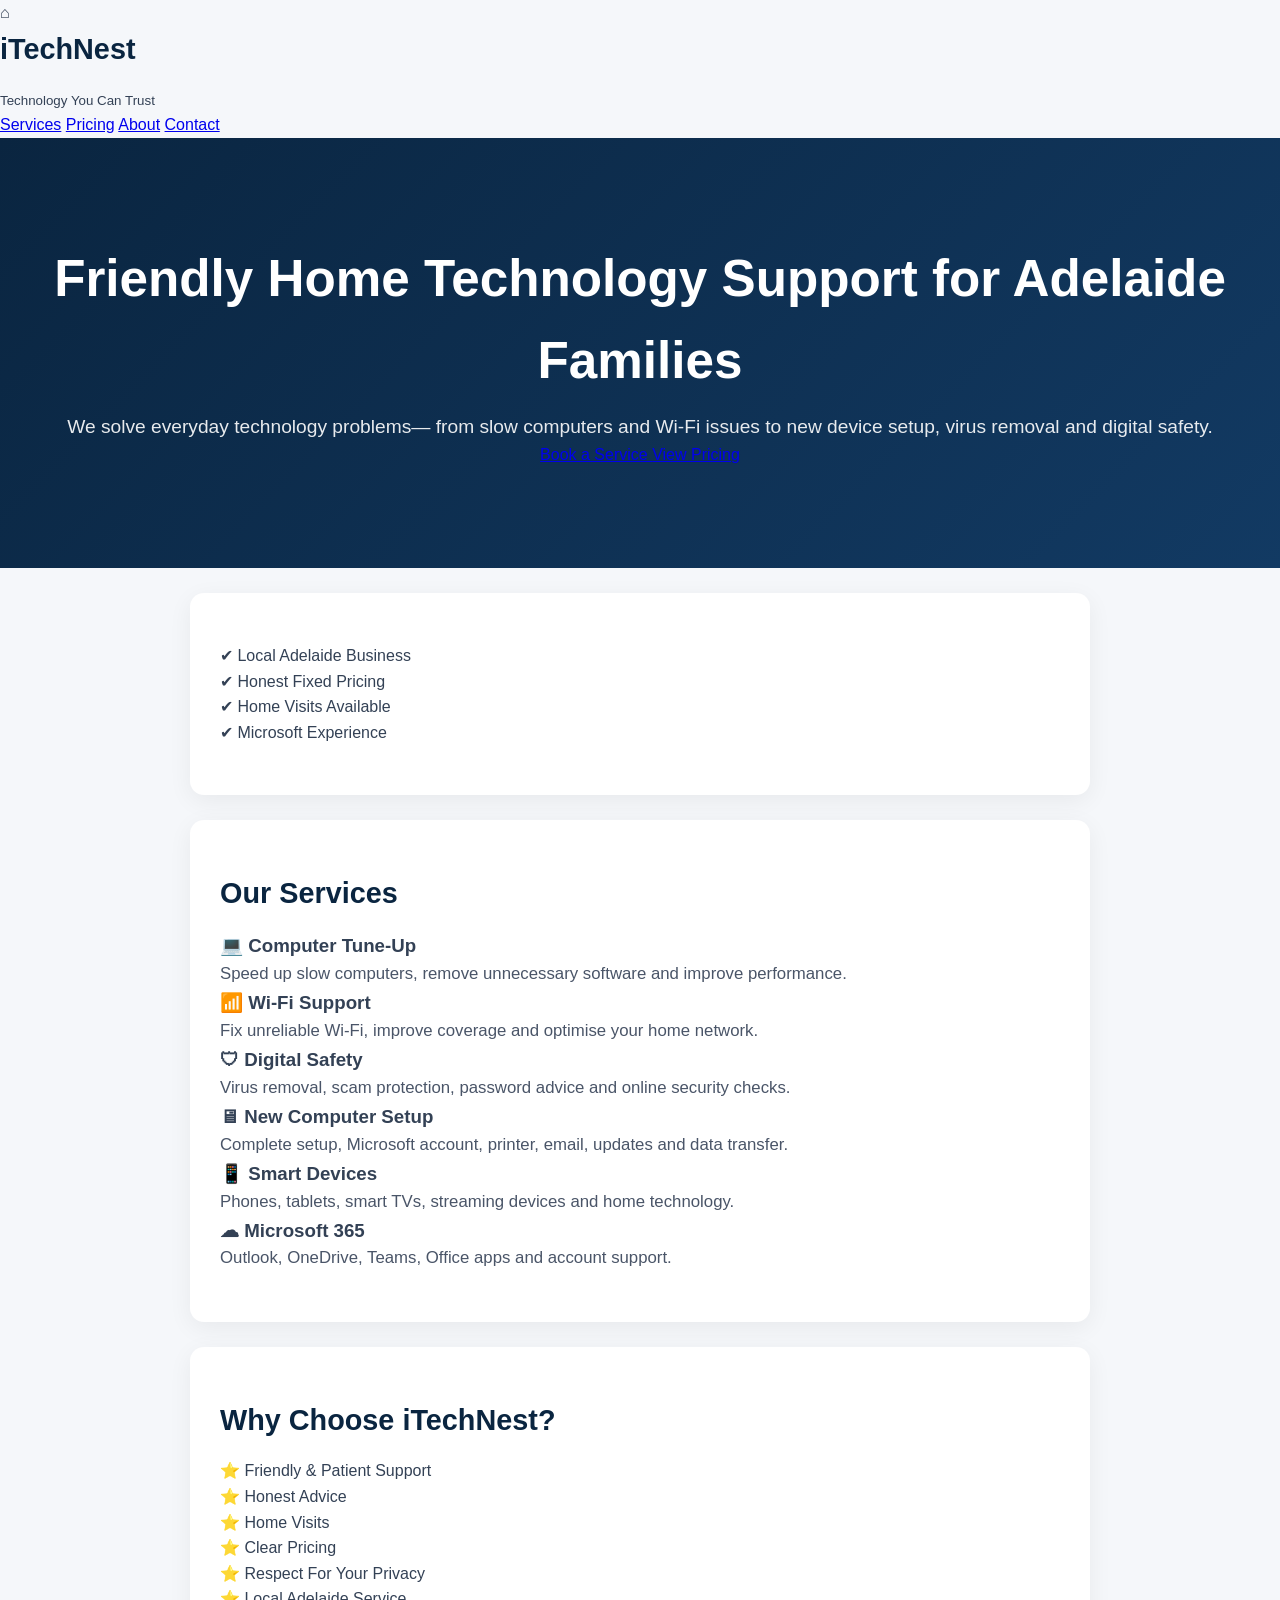
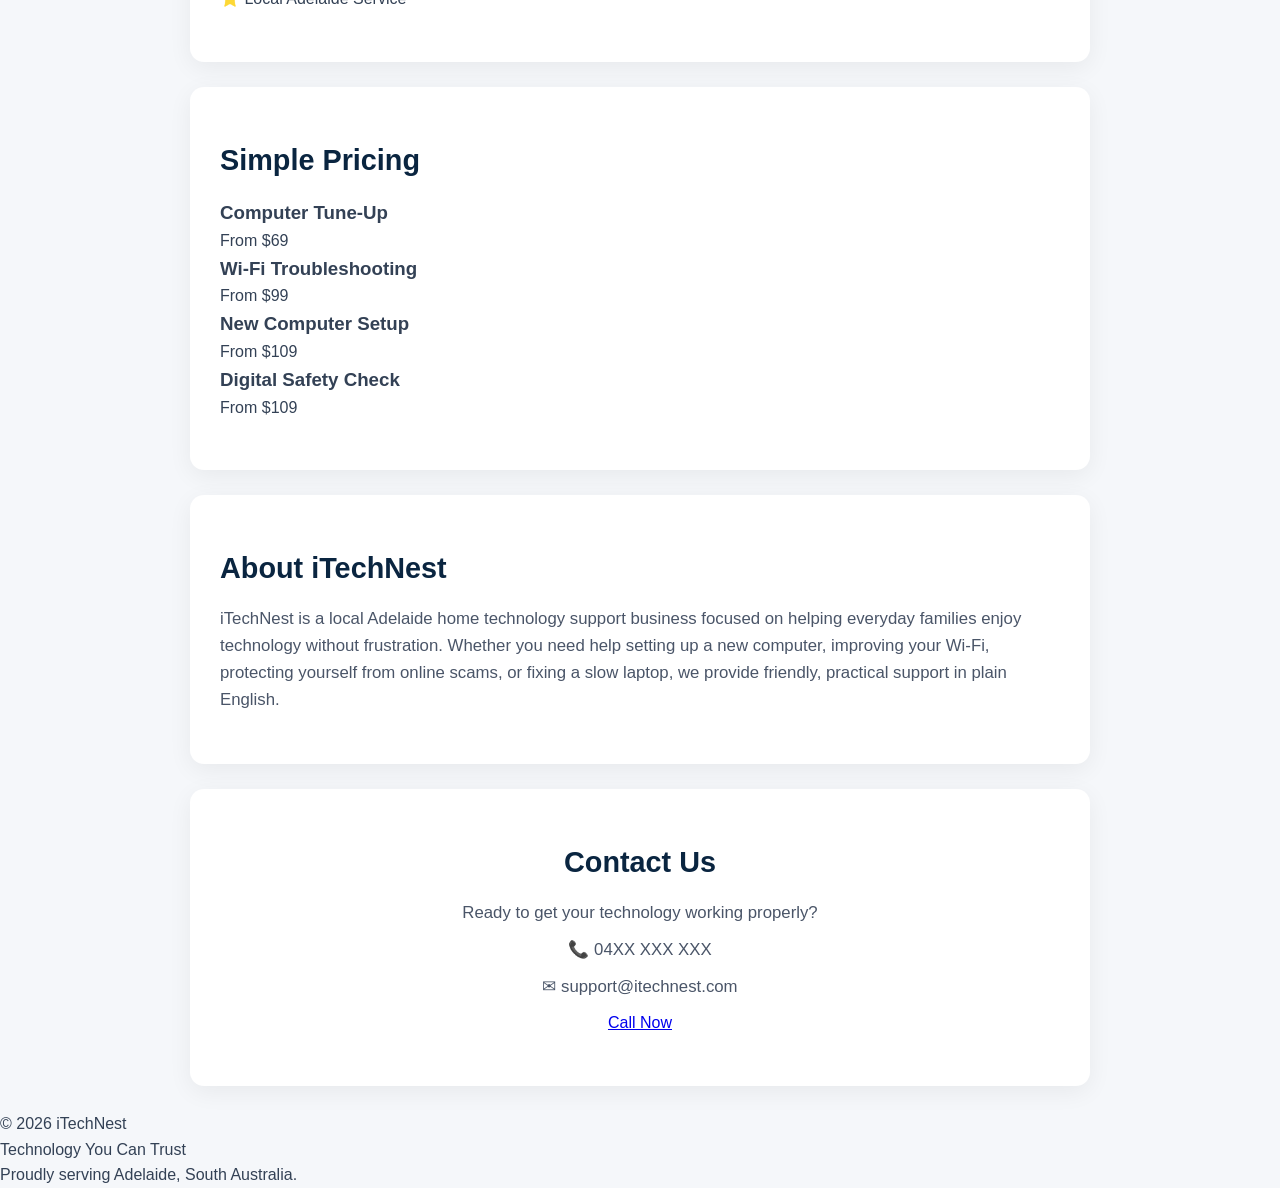
==== index.html @ 0a92f7e6 "Update index.html" ====
<!DOCTYPE html>
<html lang="en">

<head>

    <meta charset="UTF-8">
    <meta name="viewport" content="width=device-width, initial-scale=1.0">

    <title>iTechNest | Technology You Can Trust</title>

    <meta name="description"
        content="Professional Home Technology Support for Adelaide families. Computer repairs, Wi-Fi troubleshooting, virus removal, new computer setup, Microsoft 365 support and digital safety.">

    <meta name="keywords"
        content="Computer Repair Adelaide, Home IT Support Adelaide, Wi-Fi Help Adelaide, Virus Removal Adelaide, iTechNest">

    <meta name="author" content="iTechNest">

    <link rel="stylesheet" href="styles.css">

</head>

<body>

    <!-- ========================= -->
    <!-- Navigation -->
    <!-- ========================= -->

    <nav>

        <div class="logo">

            <span class="logo-icon">⌂</span>

            <div>

                <h2>iTechNest</h2>

                <small>Technology You Can Trust</small>

            </div>

        </div>

        <div class="menu">

            <a href="#services">Services</a>

            <a href="#pricing">Pricing</a>

            <a href="#about">About</a>

            <a href="#contact">Contact</a>

        </div>

    </nav>

    <!-- ========================= -->
    <!-- Hero -->
    <!-- ========================= -->

    <header>

        <div class="hero-content">

            <h1>
                Friendly Home Technology Support for Adelaide Families
            </h1>

            <p>

                We solve everyday technology problems—
                from slow computers and Wi-Fi issues
                to new device setup, virus removal and
                digital safety.

            </p>

            <div class="hero-buttons">

                <a href="#contact" class="btn-primary">

                    Book a Service

                </a>

                <a href="#pricing" class="btn-secondary">

                    View Pricing

                </a>

            </div>

        </div>

    </header>

    <!-- ========================= -->
    <!-- Trust Bar -->
    <!-- ========================= -->

    <section class="trust">

        <div class="trust-item">

            ✔ Local Adelaide Business

        </div>

        <div class="trust-item">

            ✔ Honest Fixed Pricing

        </div>

        <div class="trust-item">

            ✔ Home Visits Available

        </div>

        <div class="trust-item">

            ✔ Microsoft Experience

        </div>

    </section>

    <!-- ========================= -->
    <!-- Services -->
    <!-- ========================= -->

    <section id="services">

        <h2 class="section-title">

            Our Services

        </h2>

        <div class="cards">

            <div class="card">

                <h3>💻 Computer Tune-Up</h3>

                <p>

                    Speed up slow computers,
                    remove unnecessary software
                    and improve performance.

                </p>

            </div>

            <div class="card">

                <h3>📶 Wi-Fi Support</h3>

                <p>

                    Fix unreliable Wi-Fi,
                    improve coverage
                    and optimise your home network.

                </p>

            </div>

            <div class="card">

                <h3>🛡 Digital Safety</h3>

                <p>

                    Virus removal,
                    scam protection,
                    password advice
                    and online security checks.

                </p>

            </div>

            <div class="card">

                <h3>🖥 New Computer Setup</h3>

                <p>

                    Complete setup,
                    Microsoft account,
                    printer,
                    email,
                    updates and data transfer.

                </p>

            </div>

            <div class="card">

                <h3>📱 Smart Devices</h3>

                <p>

                    Phones,
                    tablets,
                    smart TVs,
                    streaming devices
                    and home technology.

                </p>

            </div>

            <div class="card">

                <h3>☁ Microsoft 365</h3>

                <p>

                    Outlook,
                    OneDrive,
                    Teams,
                    Office apps
                    and account support.

                </p>

            </div>

        </div>

    </section>

    <!-- ========================= -->
    <!-- Why Choose Us -->
    <!-- ========================= -->

    <section class="why">

        <h2 class="section-title">

            Why Choose iTechNest?

        </h2>

        <div class="why-grid">

            <div>

                ⭐ Friendly & Patient Support

            </div>

            <div>

                ⭐ Honest Advice

            </div>

            <div>

                ⭐ Home Visits

            </div>

            <div>

                ⭐ Clear Pricing

            </div>

            <div>

                ⭐ Respect For Your Privacy

            </div>

            <div>

                ⭐ Local Adelaide Service

            </div>

        </div>

    </section>

    <!-- ========================= -->
    <!-- Pricing -->
    <!-- ========================= -->

    <section id="pricing">

        <h2 class="section-title">

            Simple Pricing

        </h2>

        <div class="pricing">

            <div class="price-card">

                <h3>

                    Computer Tune-Up

                </h3>

                <div class="price">

                    From $69

                </div>

            </div>

            <div class="price-card">

                <h3>

                    Wi-Fi Troubleshooting

                </h3>

                <div class="price">

                    From $99

                </div>

            </div>

            <div class="price-card">

                <h3>

                    New Computer Setup

                </h3>

                <div class="price">

                    From $109

                </div>

            </div>

            <div class="price-card">

                <h3>

                    Digital Safety Check

                </h3>

                <div class="price">

                    From $109

                </div>

            </div>

        </div>

    </section>

    <!-- ========================= -->
    <!-- About -->
    <!-- ========================= -->

    <section id="about">

        <h2 class="section-title">

            About iTechNest

        </h2>

        <p class="about-text">

            iTechNest is a local Adelaide home technology support
            business focused on helping everyday families enjoy
            technology without frustration.

            Whether you need help setting up a new computer,
            improving your Wi-Fi,
            protecting yourself from online scams,
            or fixing a slow laptop,
            we provide friendly, practical support in plain English.

        </p>

    </section>

    <!-- ========================= -->
    <!-- Contact -->
    <!-- ========================= -->

    <section id="contact">

        <h2 class="section-title">

            Contact Us

        </h2>

        <div class="contact-box">

            <p>

                Ready to get your technology working properly?

            </p>

            <p>

                📞 04XX XXX XXX

            </p>

            <p>

                ✉ support@itechnest.com

            </p>

            <a href="tel:04XXXXXXXX" class="btn-primary">

                Call Now

            </a>

        </div>

    </section>

    <!-- ========================= -->
    <!-- Footer -->
    <!-- ========================= -->

    <footer>

        <p>

            © 2026 iTechNest

        </p>

        <p>

            Technology You Can Trust

        </p>

        <p>

            Proudly serving Adelaide, South Australia.

        </p>

    </footer>

</body>

</html>
---- styles.css ----
/* iTechNest - Premium Style */

* {
    margin: 0;
    padding: 0;
    box-sizing: border-box;
}

body {
    font-family: Arial, Helvetica, sans-serif;
    background: #F5F7FA;
    color: #334155;
    line-height: 1.6;
}

/* HERO */
header {
    background: linear-gradient(135deg, #0A2540, #123A63);
    color: white;
    text-align: center;
    padding: 100px 20px;
}

header h1 {
    font-size: 3.2rem;
    margin-bottom: 10px;
}

header p {
    font-size: 1.2rem;
    opacity: 0.9;
}

.btn {
    display: inline-block;
    margin-top: 25px;
    padding: 14px 30px;
    background: #1B9AA5;
    color: white;
    text-decoration: none;
    border-radius: 10px;
    font-weight: bold;
    transition: 0.3s;
}

.btn:hover {
    background: #16848d;
    transform: scale(1.05);
}

/* SECTIONS */
section {
    max-width: 900px;
    margin: 25px auto;
    background: white;
    padding: 50px 30px;
    border-radius: 14px;
    box-shadow: 0 6px 25px rgba(0,0,0,0.06);
}

section:nth-child(even) {
    background: #ffffff;
}

h2 {
    color: #0A2540;
    margin-bottom: 15px;
    font-size: 1.8rem;
}

section p {
    font-size: 1.05rem;
    color: #4A5568;
}

/* CONTACT */
#contact {
    text-align: center;
}

#contact p {
    margin-bottom: 10px;
}
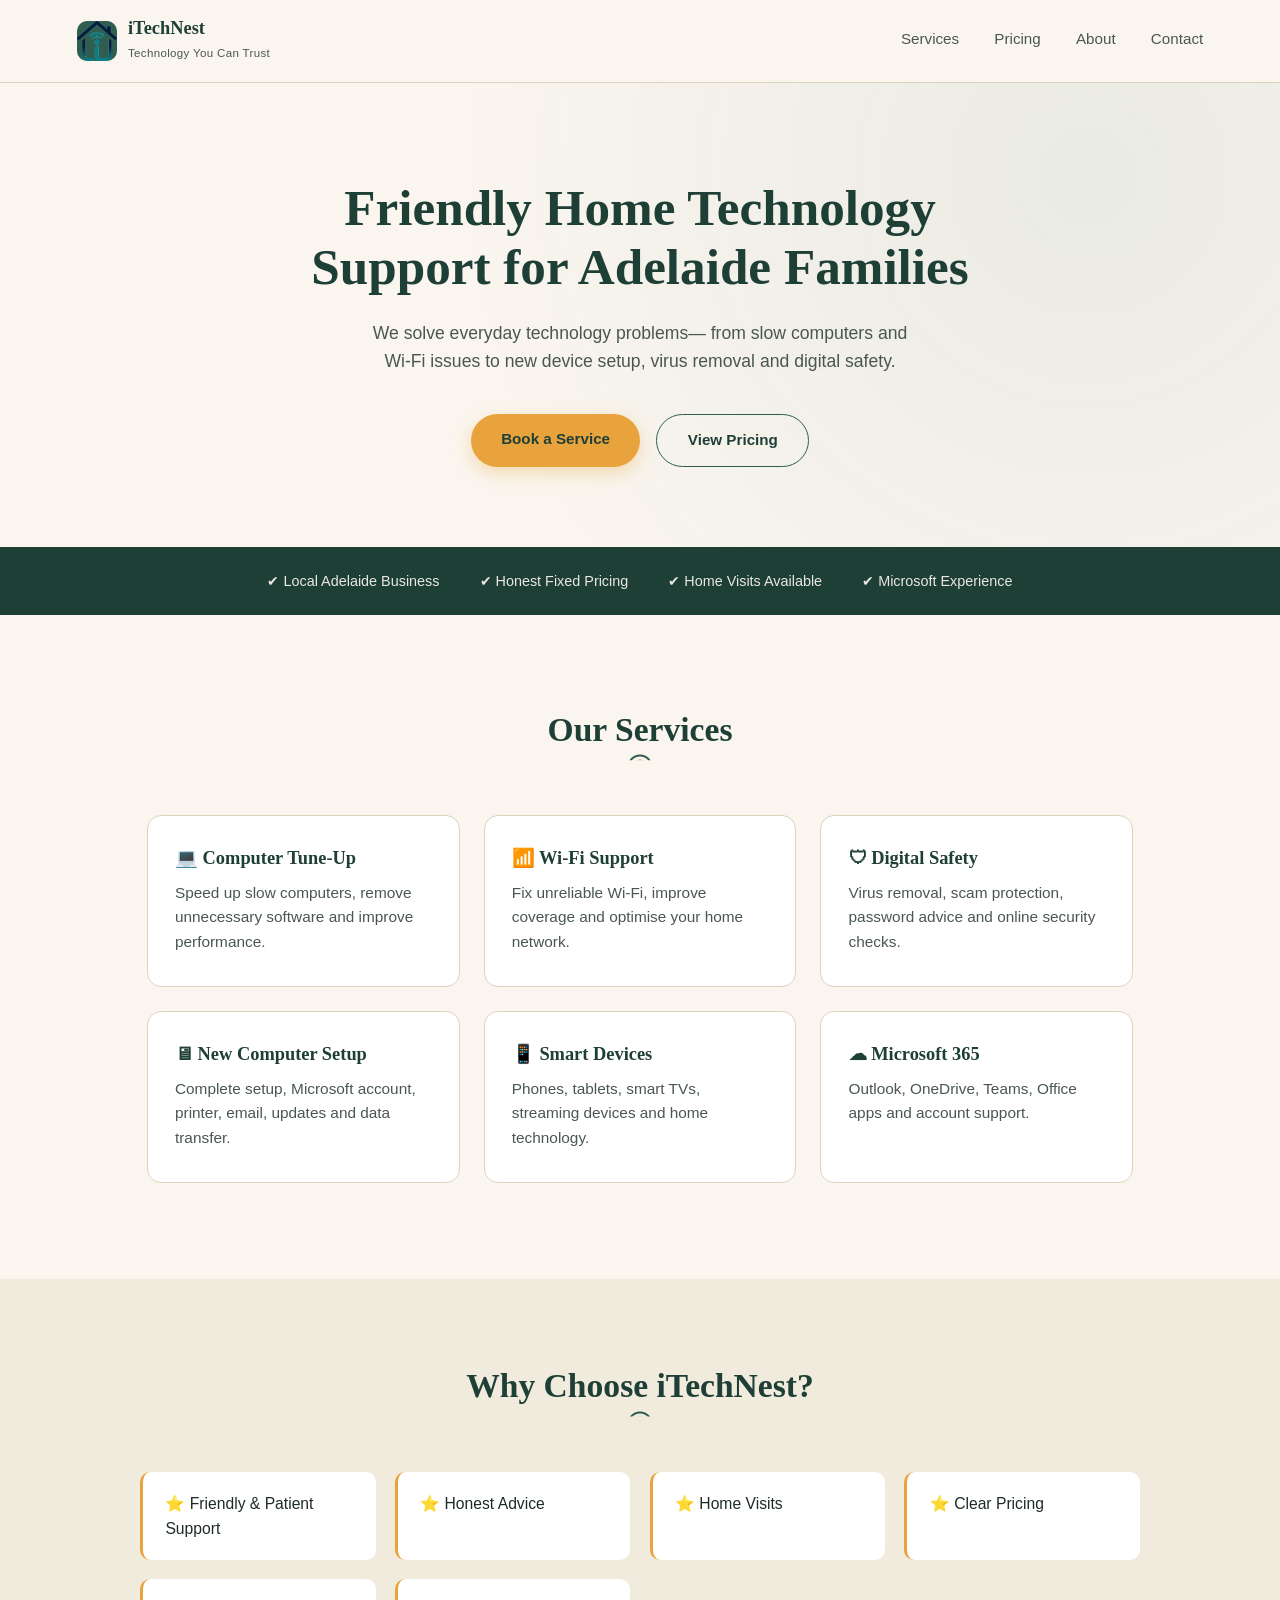
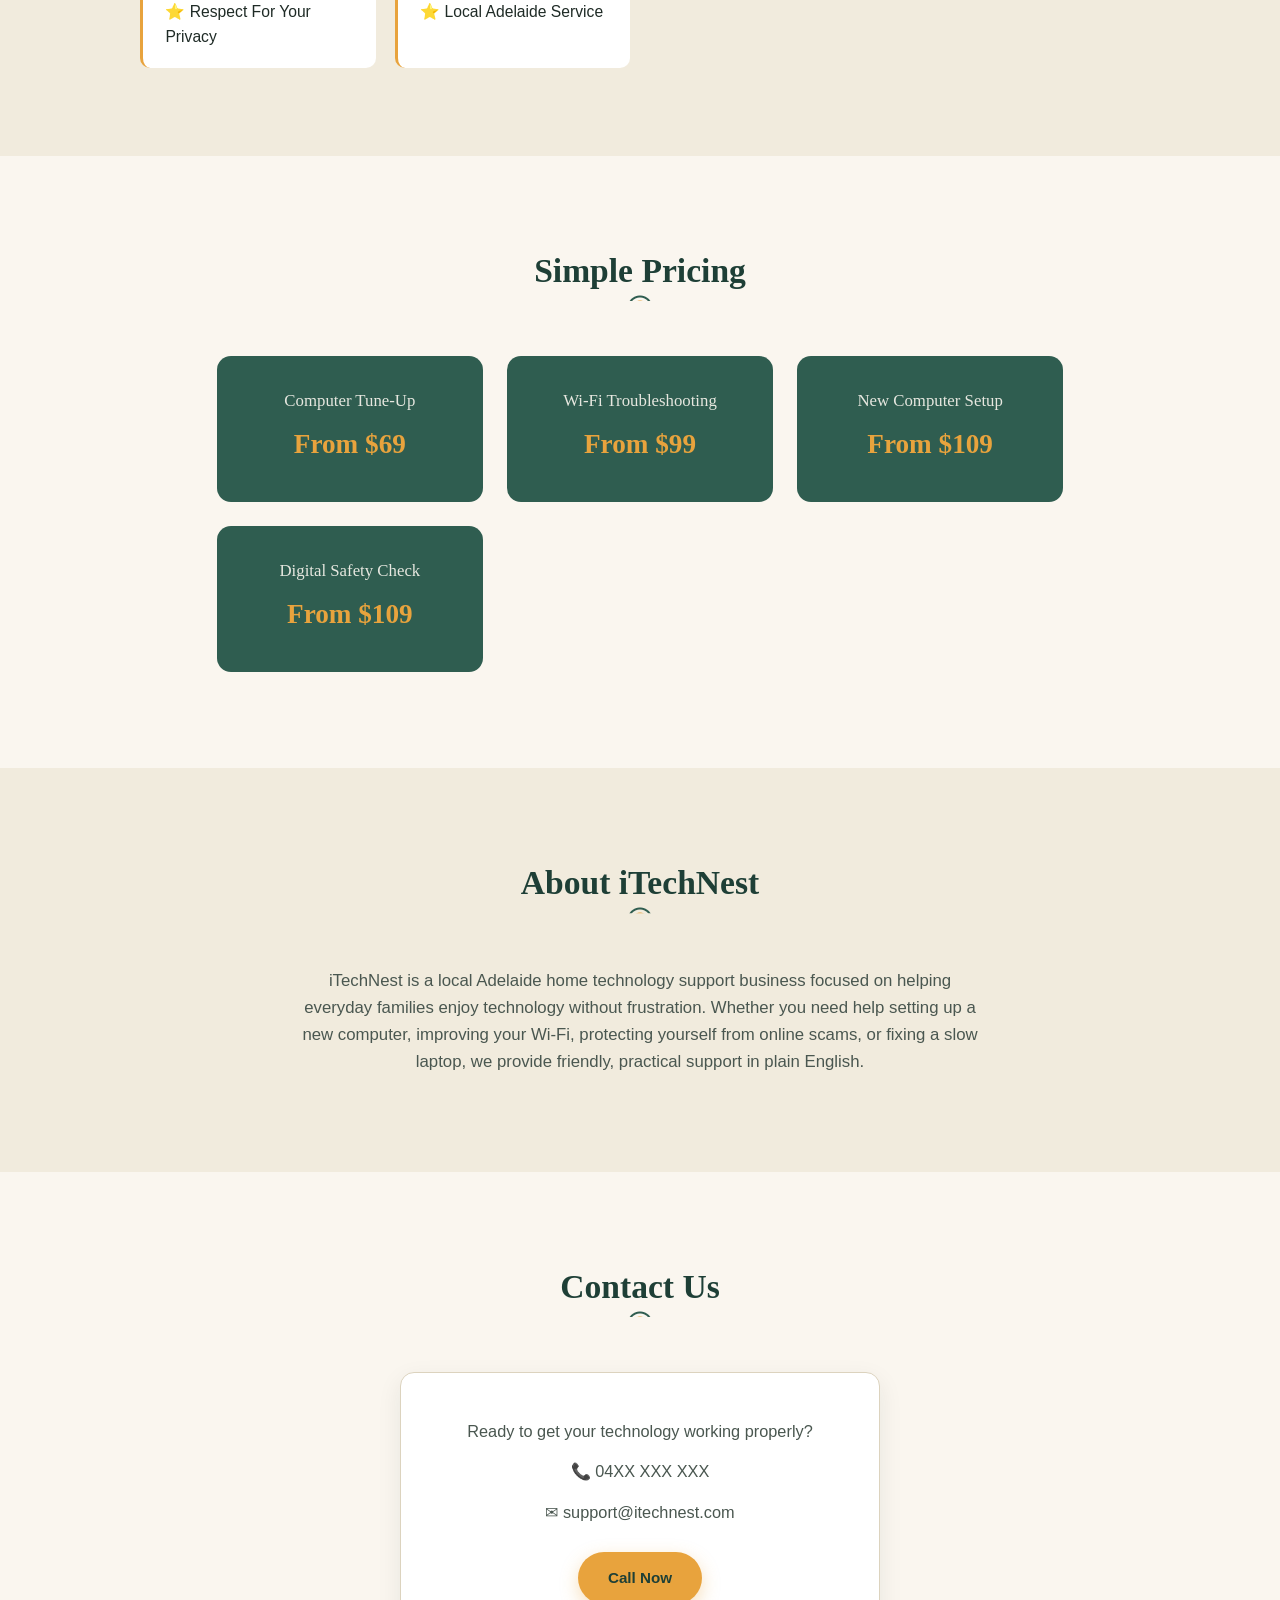
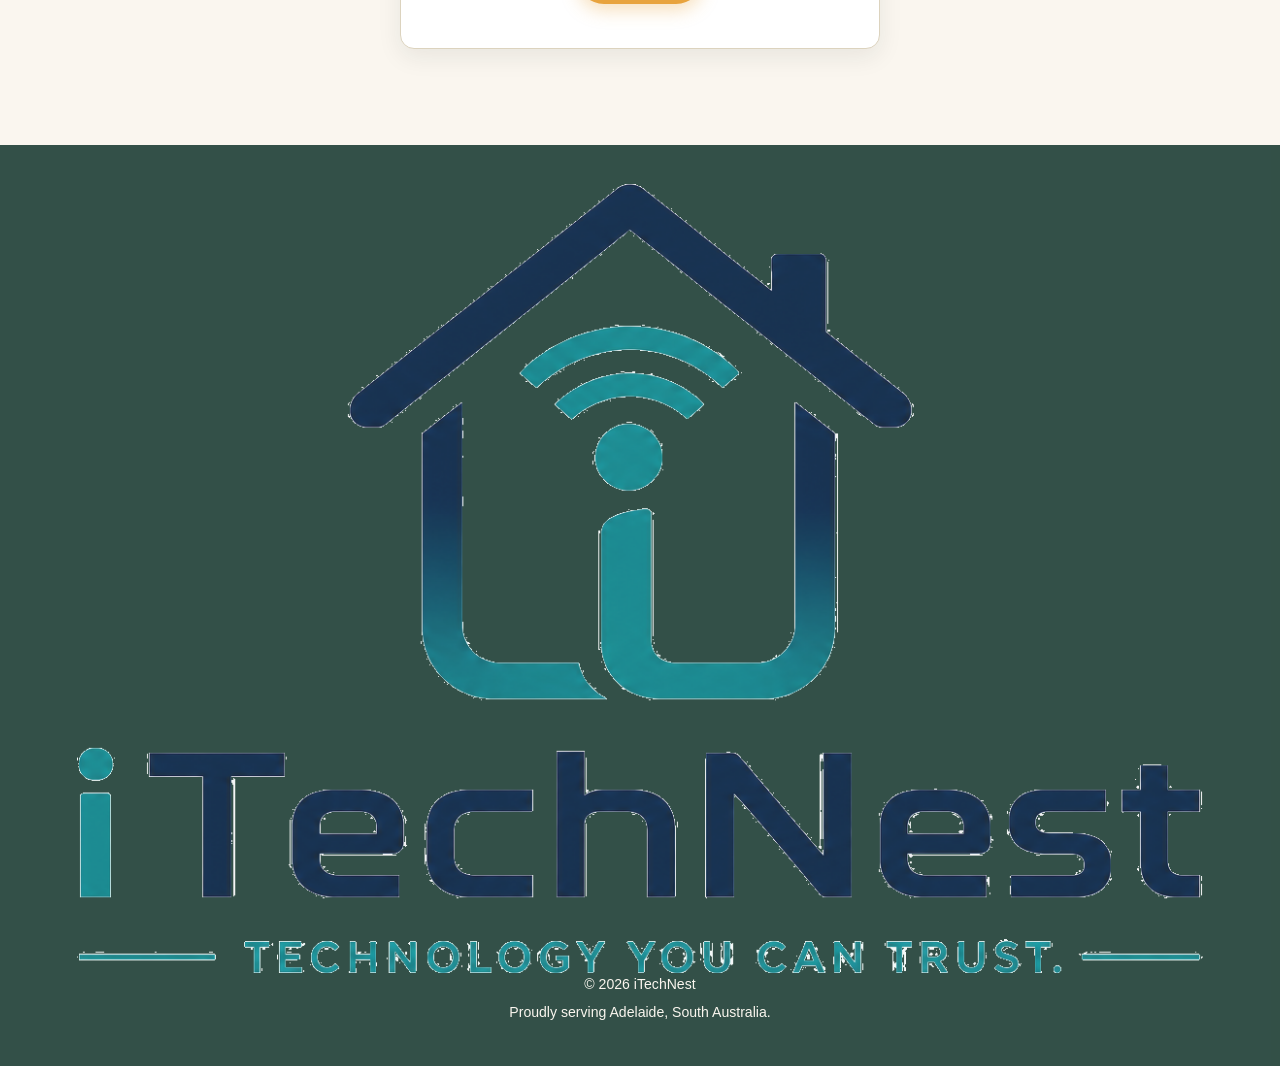
==== commit de1aa384: "Update index.html" ====
--- a/index.html
+++ b/index.html
@@ -18,6 +18,8 @@
 
     <link rel="stylesheet" href="styles.css">
 
+    <link rel="icon" type="image/png" href="logo-icon.png">
+
 </head>
 
 <body>
@@ -30,7 +32,7 @@
 
         <div class="logo">
 
-            <span class="logo-icon">⌂</span>
+            <img src="logo-icon.png" alt="iTechNest logo" class="logo-icon">
 
             <div>
 
@@ -450,6 +452,8 @@
 
     <footer>
 
+        <img src="logo-full.png" alt="iTechNest — Technology You Can Trust" class="footer-logo">
+
         <p>
 
             © 2026 iTechNest
@@ -458,16 +462,10 @@
 
         <p>
 
-            Technology You Can Trust
+            Proudly serving Adelaide, South Australia.
 
         </p>
 
-        <p>
-
-            Proudly serving Adelaide, South Australia.
-
-        </p>
-
     </footer>
 
 </body>
--- a/styles.css
+++ b/styles.css
@@ -1,83 +1,432 @@
-/* iTechNest - Premium Style */
+/* ==========================================================
+   iTechNest — stylesheet
+   Palette: pine green (trust/calm), warm paper (approachable),
+   amber accent (CTA/warmth). Signal-arc motif nods to Wi-Fi work.
+   ========================================================== */
+
+:root {
+  --paper: #FAF6EF;
+  --paper-dim: #F1EBDD;
+  --ink: #1F2B26;
+  --ink-soft: #4A5750;
+  --pine: #2F5D50;
+  --pine-dark: #1E3F36;
+  --amber: #E8A33D;
+  --amber-dark: #C8842A;
+  --line: #DCD3BE;
+  --white: #FFFFFF;
+
+  --font-display: 'Fraunces', Georgia, 'Times New Roman', serif;
+  --font-body: 'Inter', -apple-system, BlinkMacSystemFont, 'Segoe UI', sans-serif;
+
+  --radius: 14px;
+  --shadow: 0 8px 24px rgba(31, 43, 38, 0.08);
+}
+
+@import url('https://fonts.googleapis.com/css2?family=Fraunces:opsz,wght@9..144,400;9..144,600;9..144,700&family=Inter:wght@400;500;600;700&display=swap');
 
 * {
-    margin: 0;
-    padding: 0;
-    box-sizing: border-box;
+  margin: 0;
+  padding: 0;
+  box-sizing: border-box;
+}
+
+html {
+  scroll-behavior: smooth;
 }
 
 body {
-    font-family: Arial, Helvetica, sans-serif;
-    background: #F5F7FA;
-    color: #334155;
-    line-height: 1.6;
-}
-
-/* HERO */
+  font-family: var(--font-body);
+  background: var(--paper);
+  color: var(--ink);
+  line-height: 1.6;
+  -webkit-font-smoothing: antialiased;
+}
+
+a {
+  text-decoration: none;
+  color: inherit;
+}
+
+h1, h2, h3 {
+  font-family: var(--font-display);
+  color: var(--pine-dark);
+  line-height: 1.15;
+}
+
+img { max-width: 100%; display: block; }
+
+/* ---------- Signal-arc signature motif ---------- */
+.section-title {
+  position: relative;
+  font-size: clamp(1.6rem, 3vw, 2.1rem);
+  font-weight: 600;
+  text-align: center;
+  margin-bottom: 3rem;
+  padding-bottom: 1.1rem;
+}
+
+.section-title::after {
+  content: "";
+  position: absolute;
+  left: 50%;
+  bottom: 0;
+  transform: translateX(-50%);
+  width: 46px;
+  height: 14px;
+  background:
+    radial-gradient(circle at 23px 14px, transparent 5px, var(--amber) 6px, var(--amber) 7px, transparent 8px),
+    radial-gradient(circle at 23px 14px, transparent 10px, var(--pine) 11px, var(--pine) 12px, transparent 13px);
+  clip-path: inset(0 0 50% 0);
+}
+
+/* ---------- Nav ---------- */
+nav {
+  position: sticky;
+  top: 0;
+  z-index: 100;
+  display: flex;
+  align-items: center;
+  justify-content: space-between;
+  padding: 1.1rem 6%;
+  background: rgba(250, 246, 239, 0.92);
+  backdrop-filter: blur(8px);
+  border-bottom: 1px solid var(--line);
+}
+
+.logo {
+  display: flex;
+  align-items: center;
+  gap: 0.7rem;
+}
+
+.logo-icon {
+  display: inline-flex;
+  align-items: center;
+  justify-content: center;
+  width: 40px;
+  height: 40px;
+  border-radius: 10px;
+  background: var(--pine);
+  color: var(--paper);
+  font-size: 1.3rem;
+}
+
+.logo h2 {
+  font-size: 1.15rem;
+  font-weight: 600;
+  color: var(--pine-dark);
+}
+
+.logo small {
+  color: var(--ink-soft);
+  font-size: 0.72rem;
+  letter-spacing: 0.03em;
+}
+
+.menu {
+  display: flex;
+  gap: 2.2rem;
+}
+
+.menu a {
+  font-weight: 500;
+  font-size: 0.95rem;
+  color: var(--ink-soft);
+  position: relative;
+  padding-bottom: 4px;
+  transition: color 0.2s ease;
+}
+
+.menu a::after {
+  content: "";
+  position: absolute;
+  left: 0; bottom: 0;
+  width: 0;
+  height: 2px;
+  background: var(--amber);
+  transition: width 0.25s ease;
+}
+
+.menu a:hover {
+  color: var(--pine-dark);
+}
+
+.menu a:hover::after {
+  width: 100%;
+}
+
+/* ---------- Hero ---------- */
 header {
-    background: linear-gradient(135deg, #0A2540, #123A63);
-    color: white;
-    text-align: center;
-    padding: 100px 20px;
+  padding: 6rem 6% 5rem;
+  background:
+    radial-gradient(circle at 85% 20%, rgba(47, 93, 80, 0.08), transparent 55%),
+    var(--paper);
+  text-align: center;
+}
+
+.hero-content {
+  max-width: 720px;
+  margin: 0 auto;
 }
 
 header h1 {
-    font-size: 3.2rem;
-    margin-bottom: 10px;
+  font-size: clamp(2.1rem, 4.5vw, 3.2rem);
+  font-weight: 700;
+  margin-bottom: 1.4rem;
 }
 
 header p {
-    font-size: 1.2rem;
-    opacity: 0.9;
-}
-
-.btn {
-    display: inline-block;
-    margin-top: 25px;
-    padding: 14px 30px;
-    background: #1B9AA5;
-    color: white;
-    text-decoration: none;
-    border-radius: 10px;
-    font-weight: bold;
-    transition: 0.3s;
-}
-
-.btn:hover {
-    background: #16848d;
-    transform: scale(1.05);
-}
-
-/* SECTIONS */
-section {
-    max-width: 900px;
-    margin: 25px auto;
-    background: white;
-    padding: 50px 30px;
-    border-radius: 14px;
-    box-shadow: 0 6px 25px rgba(0,0,0,0.06);
-}
-
-section:nth-child(even) {
-    background: #ffffff;
-}
-
-h2 {
-    color: #0A2540;
-    margin-bottom: 15px;
-    font-size: 1.8rem;
-}
-
-section p {
-    font-size: 1.05rem;
-    color: #4A5568;
-}
-
-/* CONTACT */
+  font-size: 1.1rem;
+  color: var(--ink-soft);
+  max-width: 560px;
+  margin: 0 auto 2.4rem;
+}
+
+.hero-buttons {
+  display: flex;
+  gap: 1rem;
+  justify-content: center;
+  flex-wrap: wrap;
+}
+
+.btn-primary, .btn-secondary {
+  display: inline-block;
+  padding: 0.85rem 1.9rem;
+  border-radius: 999px;
+  font-weight: 600;
+  font-size: 0.95rem;
+  transition: transform 0.2s ease, box-shadow 0.2s ease, background 0.2s ease;
+}
+
+.btn-primary {
+  background: var(--amber);
+  color: var(--pine-dark);
+  box-shadow: 0 6px 18px rgba(232, 163, 61, 0.35);
+}
+
+.btn-primary:hover {
+  background: var(--amber-dark);
+  transform: translateY(-2px);
+}
+
+.btn-secondary {
+  background: transparent;
+  color: var(--pine-dark);
+  border: 1.5px solid var(--pine);
+}
+
+.btn-secondary:hover {
+  background: var(--pine);
+  color: var(--paper);
+  transform: translateY(-2px);
+}
+
+/* ---------- Trust bar ---------- */
+.trust {
+  display: flex;
+  flex-wrap: wrap;
+  justify-content: center;
+  gap: 2.5rem;
+  padding: 1.4rem 6%;
+  background: var(--pine-dark);
+}
+
+.trust-item {
+  color: var(--paper);
+  font-size: 0.9rem;
+  font-weight: 500;
+  opacity: 0.92;
+}
+
+/* ---------- Services ---------- */
+#services {
+  padding: 6rem 6%;
+  max-width: 1140px;
+  margin: 0 auto;
+}
+
+.cards {
+  display: grid;
+  grid-template-columns: repeat(auto-fit, minmax(260px, 1fr));
+  gap: 1.5rem;
+}
+
+.card {
+  background: var(--white);
+  border: 1px solid var(--line);
+  border-radius: var(--radius);
+  padding: 2rem 1.7rem;
+  transition: transform 0.25s ease, box-shadow 0.25s ease, border-color 0.25s ease;
+}
+
+.card:hover {
+  transform: translateY(-4px);
+  box-shadow: var(--shadow);
+  border-color: var(--pine);
+}
+
+.card h3 {
+  font-size: 1.15rem;
+  margin-bottom: 0.7rem;
+}
+
+.card p {
+  color: var(--ink-soft);
+  font-size: 0.96rem;
+}
+
+/* ---------- Why choose us ---------- */
+.why {
+  background: var(--paper-dim);
+  padding: 5.5rem 6%;
+}
+
+.why-grid {
+  max-width: 1000px;
+  margin: 0 auto;
+  display: grid;
+  grid-template-columns: repeat(auto-fit, minmax(220px, 1fr));
+  gap: 1.2rem;
+}
+
+.why-grid div {
+  background: var(--white);
+  border-radius: 10px;
+  padding: 1.2rem 1.4rem;
+  font-weight: 500;
+  font-size: 0.98rem;
+  border-left: 3px solid var(--amber);
+}
+
+/* ---------- Pricing ---------- */
+#pricing {
+  padding: 6rem 6%;
+  max-width: 1000px;
+  margin: 0 auto;
+}
+
+.pricing {
+  display: grid;
+  grid-template-columns: repeat(auto-fit, minmax(220px, 1fr));
+  gap: 1.5rem;
+}
+
+.price-card {
+  text-align: center;
+  background: var(--pine);
+  color: var(--paper);
+  border-radius: var(--radius);
+  padding: 2.2rem 1.5rem;
+  transition: transform 0.25s ease;
+}
+
+.price-card:hover {
+  transform: translateY(-4px);
+}
+
+.price-card h3 {
+  color: var(--paper);
+  font-size: 1.05rem;
+  font-weight: 500;
+  margin-bottom: 0.8rem;
+  opacity: 0.9;
+}
+
+.price-card .price {
+  font-family: var(--font-display);
+  font-size: 1.7rem;
+  font-weight: 700;
+  color: var(--amber);
+}
+
+/* ---------- About ---------- */
+#about {
+  padding: 6rem 6%;
+  background: var(--paper-dim);
+}
+
+.about-text {
+  max-width: 680px;
+  margin: 0 auto;
+  text-align: center;
+  color: var(--ink-soft);
+  font-size: 1.05rem;
+}
+
+/* ---------- Contact ---------- */
 #contact {
-    text-align: center;
-}
-
-#contact p {
-    margin-bottom: 10px;
-}
+  padding: 6rem 6%;
+  text-align: center;
+}
+
+.contact-box {
+  max-width: 480px;
+  margin: 0 auto;
+  background: var(--white);
+  border: 1px solid var(--line);
+  border-radius: var(--radius);
+  padding: 2.8rem 2rem;
+  box-shadow: var(--shadow);
+}
+
+.contact-box p {
+  margin-bottom: 0.9rem;
+  color: var(--ink-soft);
+  font-size: 1.02rem;
+}
+
+.contact-box .btn-primary {
+  margin-top: 0.8rem;
+}
+
+/* ---------- Footer ---------- */
+footer {
+  background: var(--pine-dark);
+  color: var(--paper);
+  text-align: center;
+  padding: 2.4rem 6%;
+  font-size: 0.88rem;
+  opacity: 0.9;
+}
+
+footer p {
+  margin-bottom: 0.3rem;
+}
+
+/* ---------- Responsive ---------- */
+@media (max-width: 720px) {
+  nav {
+    flex-direction: column;
+    gap: 0.8rem;
+    padding: 1rem 5%;
+  }
+
+  .menu {
+    gap: 1.4rem;
+    flex-wrap: wrap;
+    justify-content: center;
+  }
+
+  header {
+    padding: 4rem 6% 3.5rem;
+  }
+
+  .trust {
+    gap: 1.2rem 2rem;
+  }
+}
+
+/* ---------- Accessibility ---------- */
+a:focus-visible,
+button:focus-visible {
+  outline: 2px solid var(--amber);
+  outline-offset: 3px;
+}
+
+@media (prefers-reduced-motion: reduce) {
+  * {
+    transition: none !important;
+    scroll-behavior: auto !important;
+  }
+}
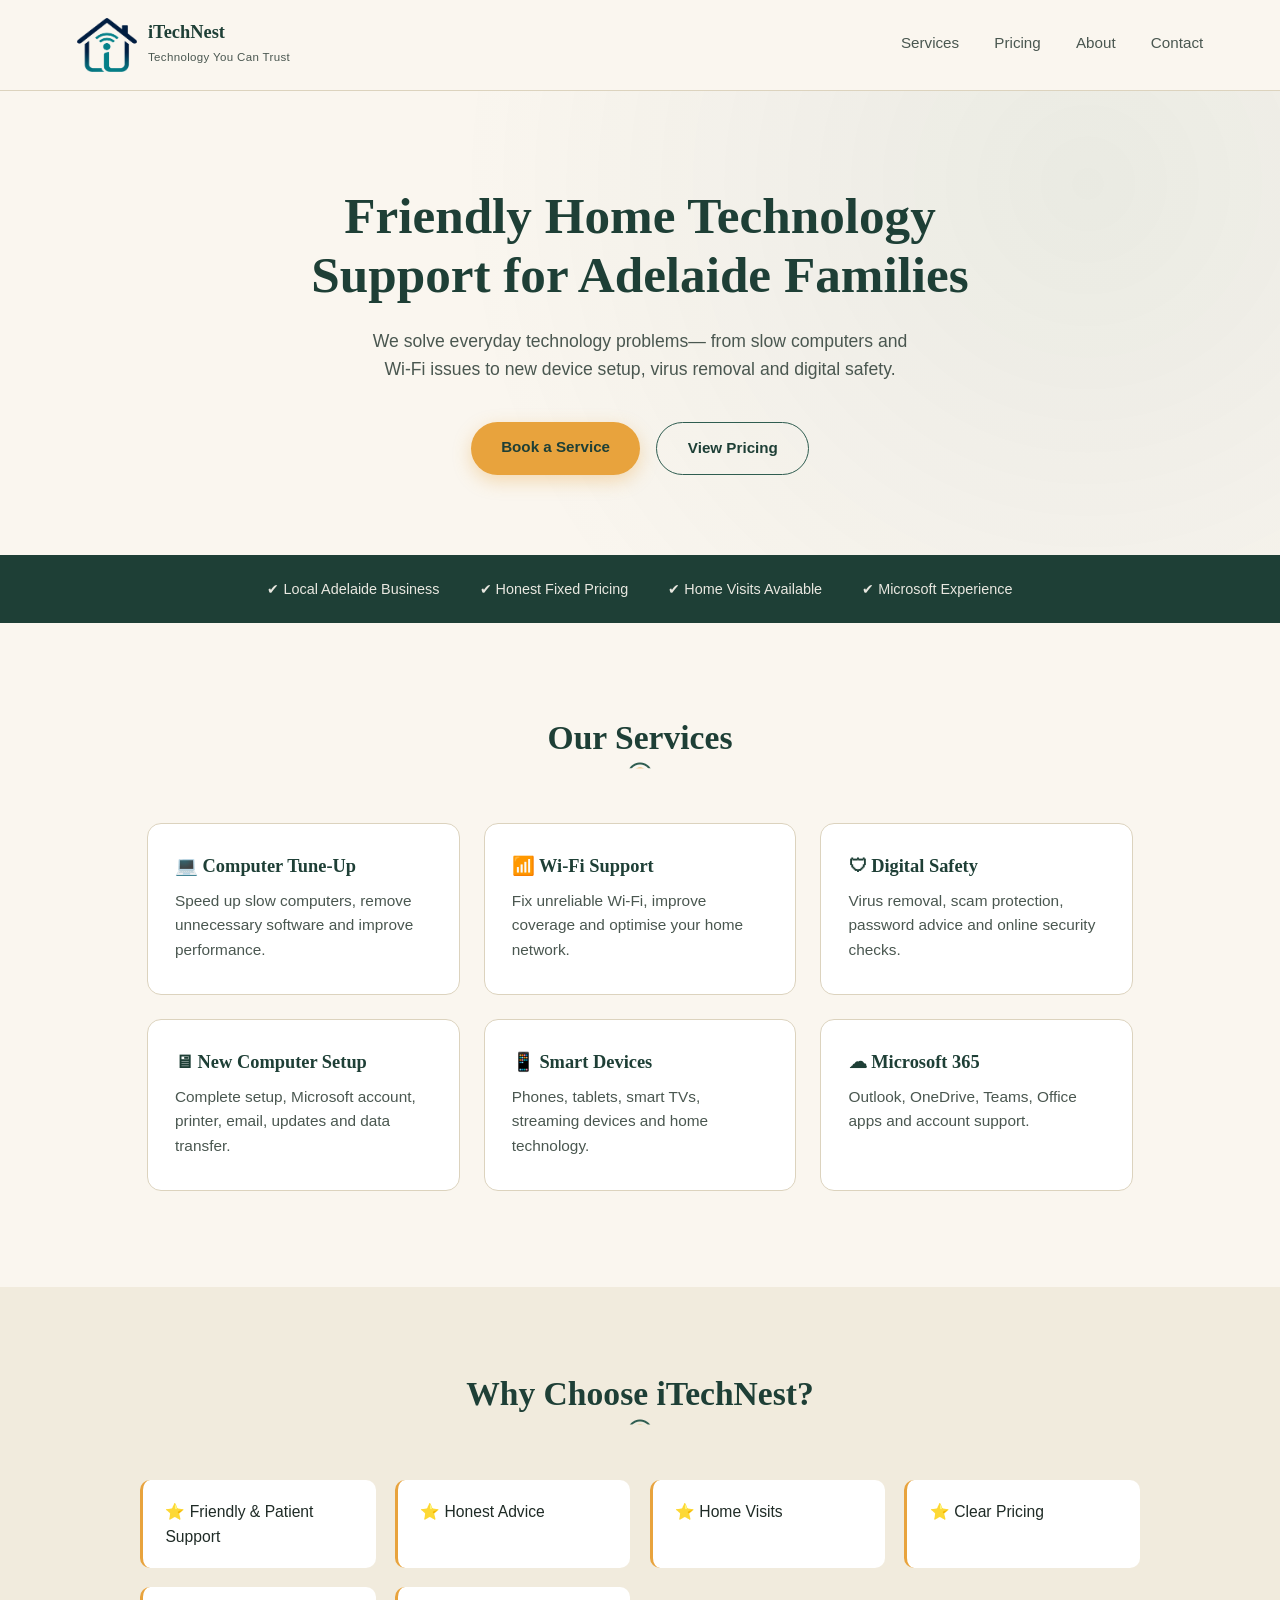
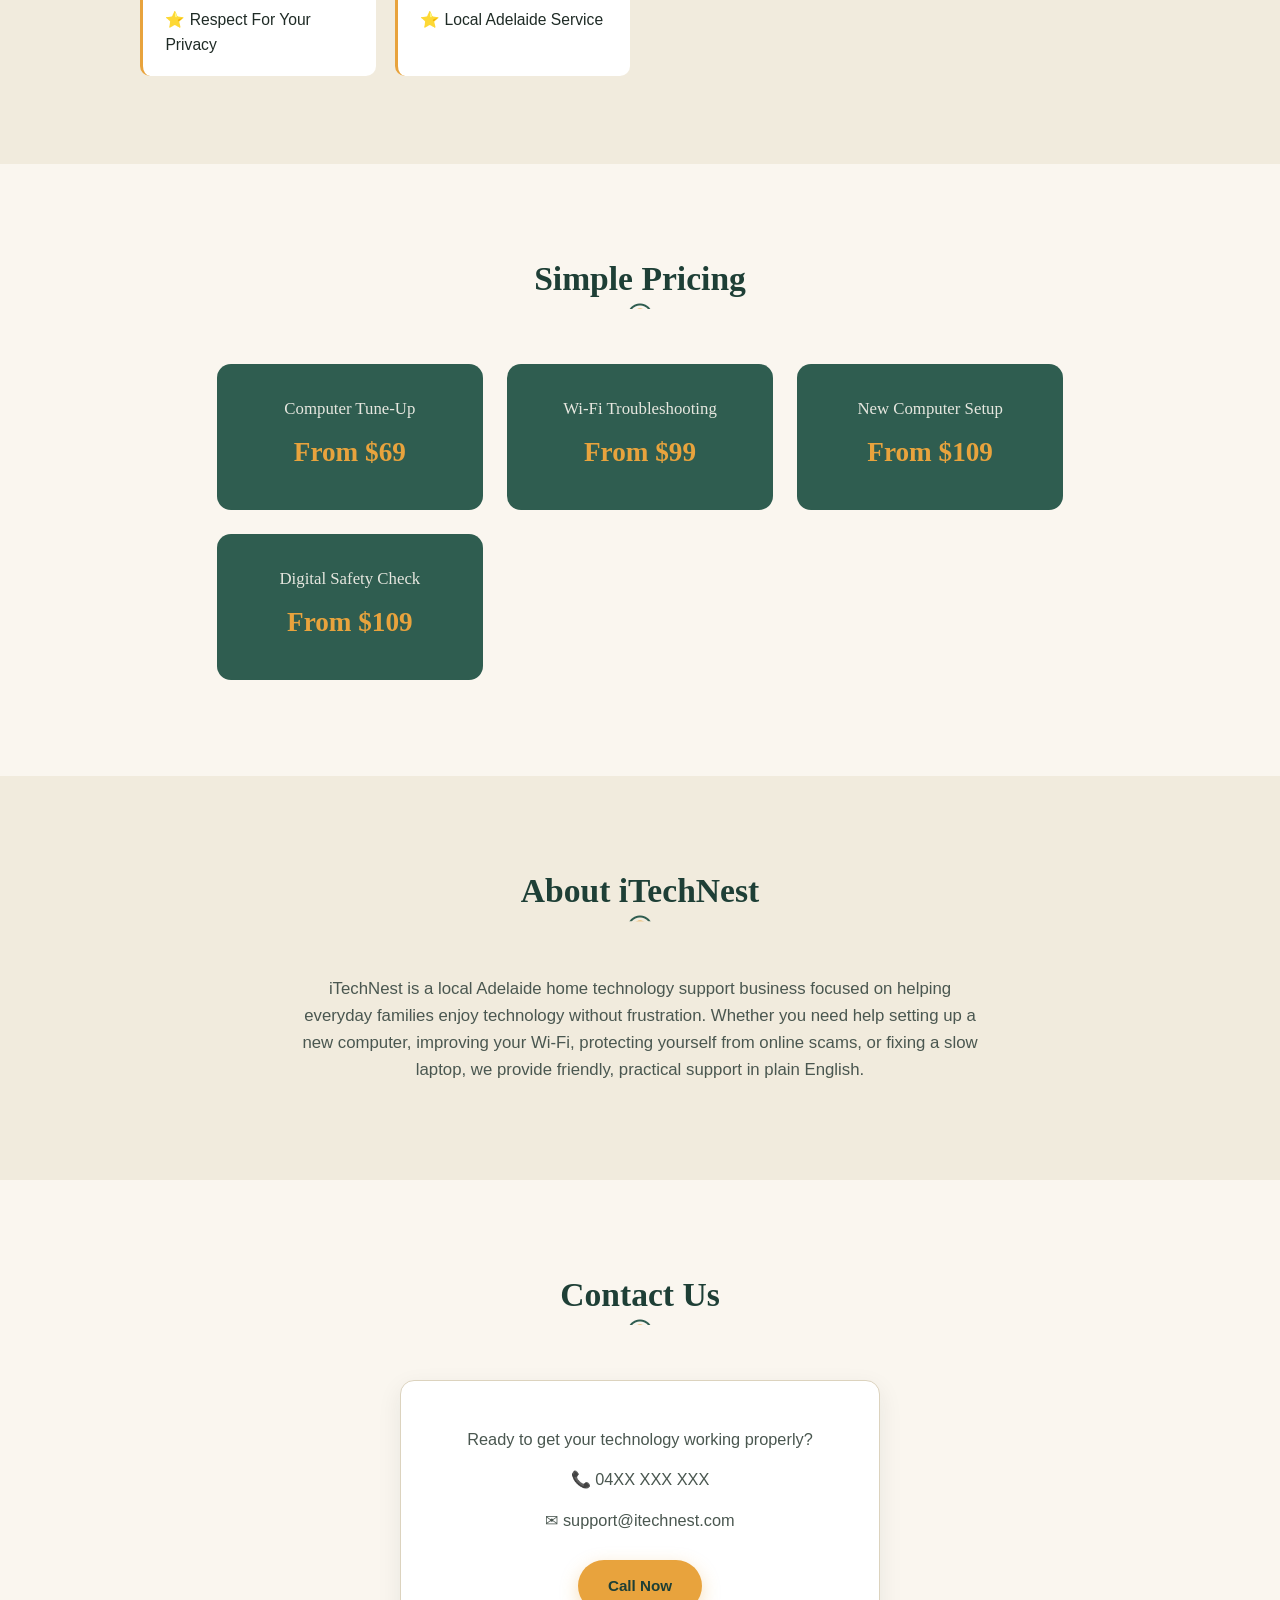
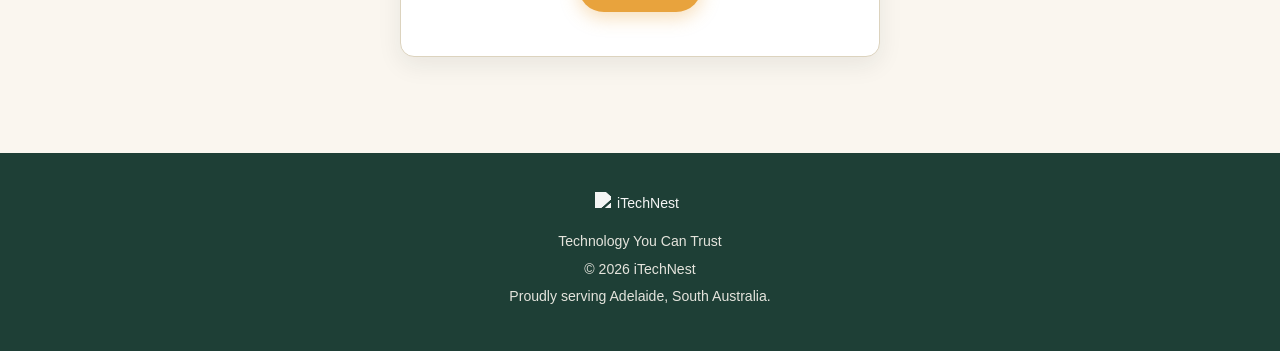
==== commit 2a8d0941: "Add files via upload" ====
--- a/index.html
+++ b/index.html
@@ -452,7 +452,9 @@
 
     <footer>
 
-        <img src="logo-full.png" alt="iTechNest — Technology You Can Trust" class="footer-logo">
+        <img src="logo-footer.png" alt="iTechNest" class="footer-logo">
+
+        <p class="footer-tagline">Technology You Can Trust</p>
 
         <p>
 
--- a/styles.css
+++ b/styles.css
@@ -101,15 +101,8 @@
 }
 
 .logo-icon {
-  display: inline-flex;
-  align-items: center;
-  justify-content: center;
-  width: 40px;
-  height: 40px;
-  border-radius: 10px;
-  background: var(--pine);
-  color: var(--paper);
-  font-size: 1.3rem;
+  width: 60px;
+  height: auto;
 }
 
 .logo h2 {
@@ -387,11 +380,19 @@
   text-align: center;
   padding: 2.4rem 6%;
   font-size: 0.88rem;
-  opacity: 0.9;
+}
+
+.footer-logo {
+  width: 90px;
+  height: auto;
+  margin: 0 auto 1rem;
+  filter: brightness(0) invert(1);
+  opacity: 0.95;
 }
 
 footer p {
   margin-bottom: 0.3rem;
+  opacity: 0.9;
 }
 
 /* ---------- Responsive ---------- */
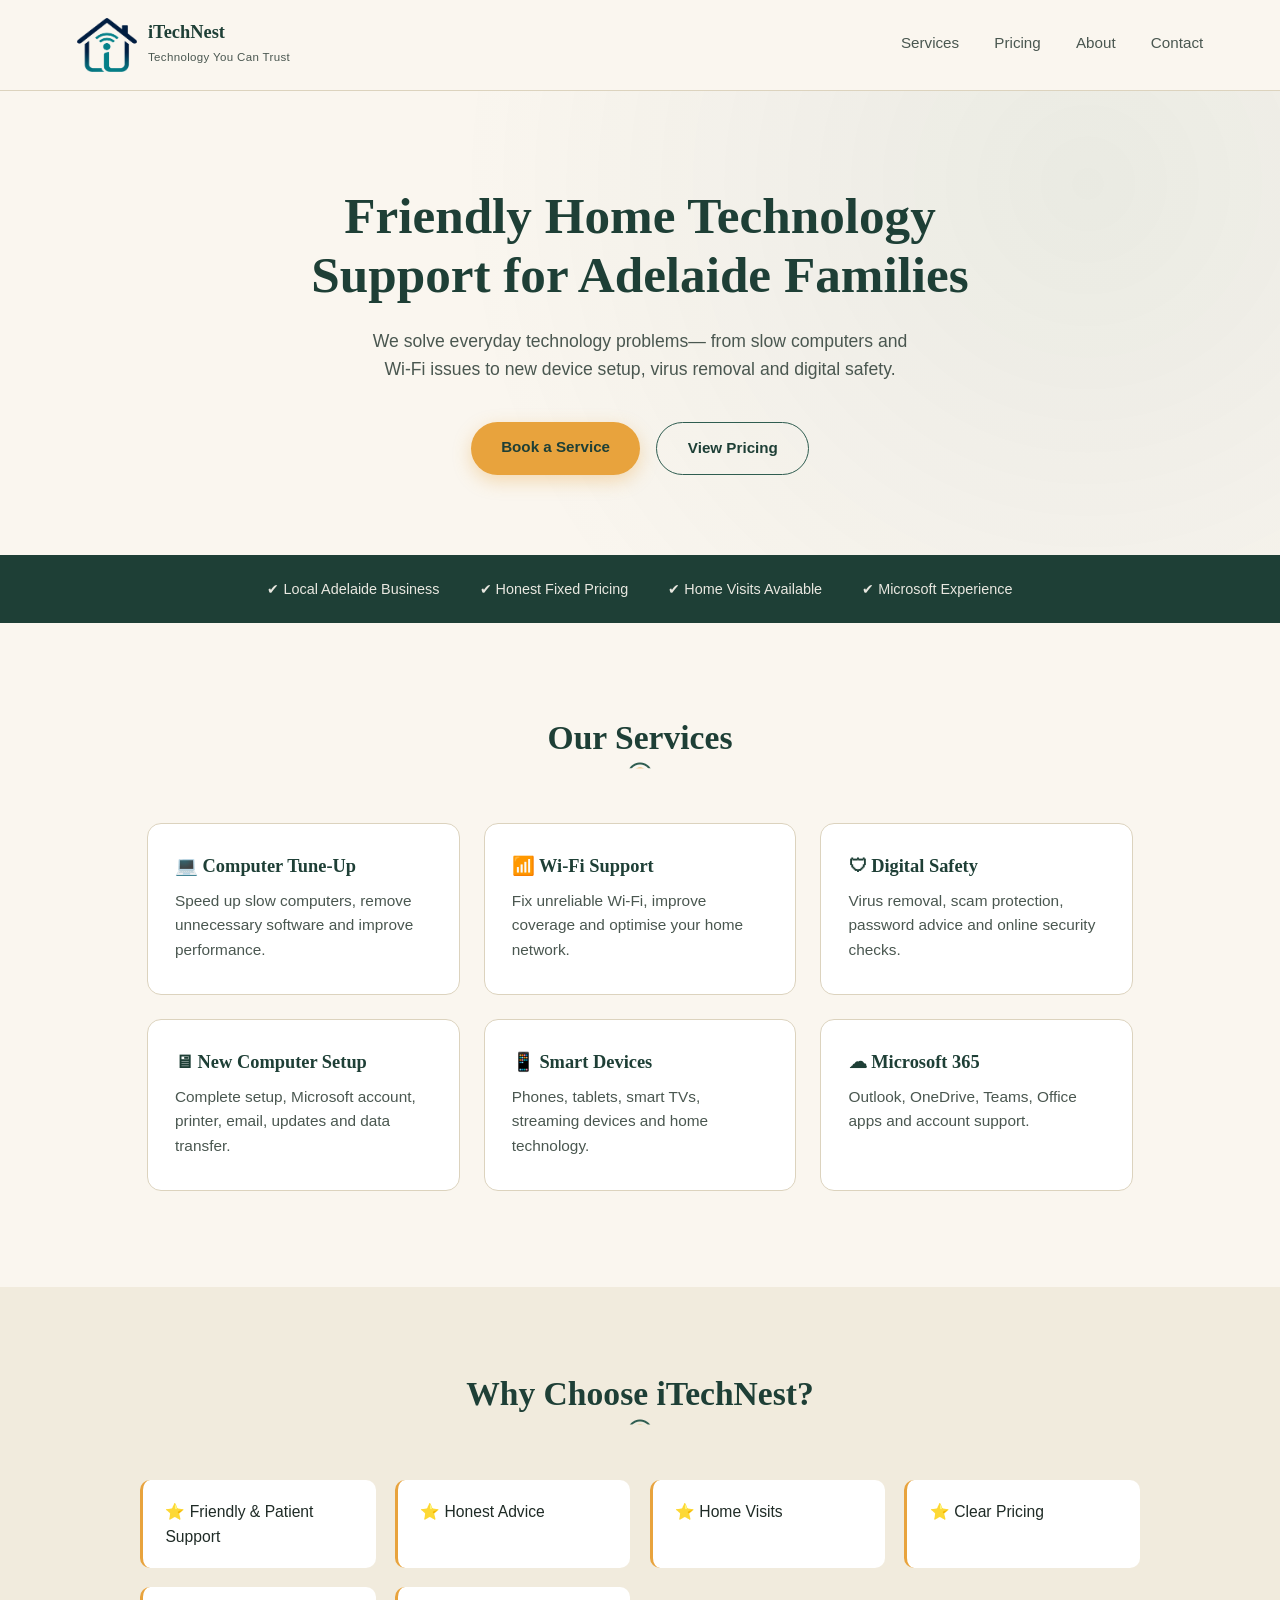
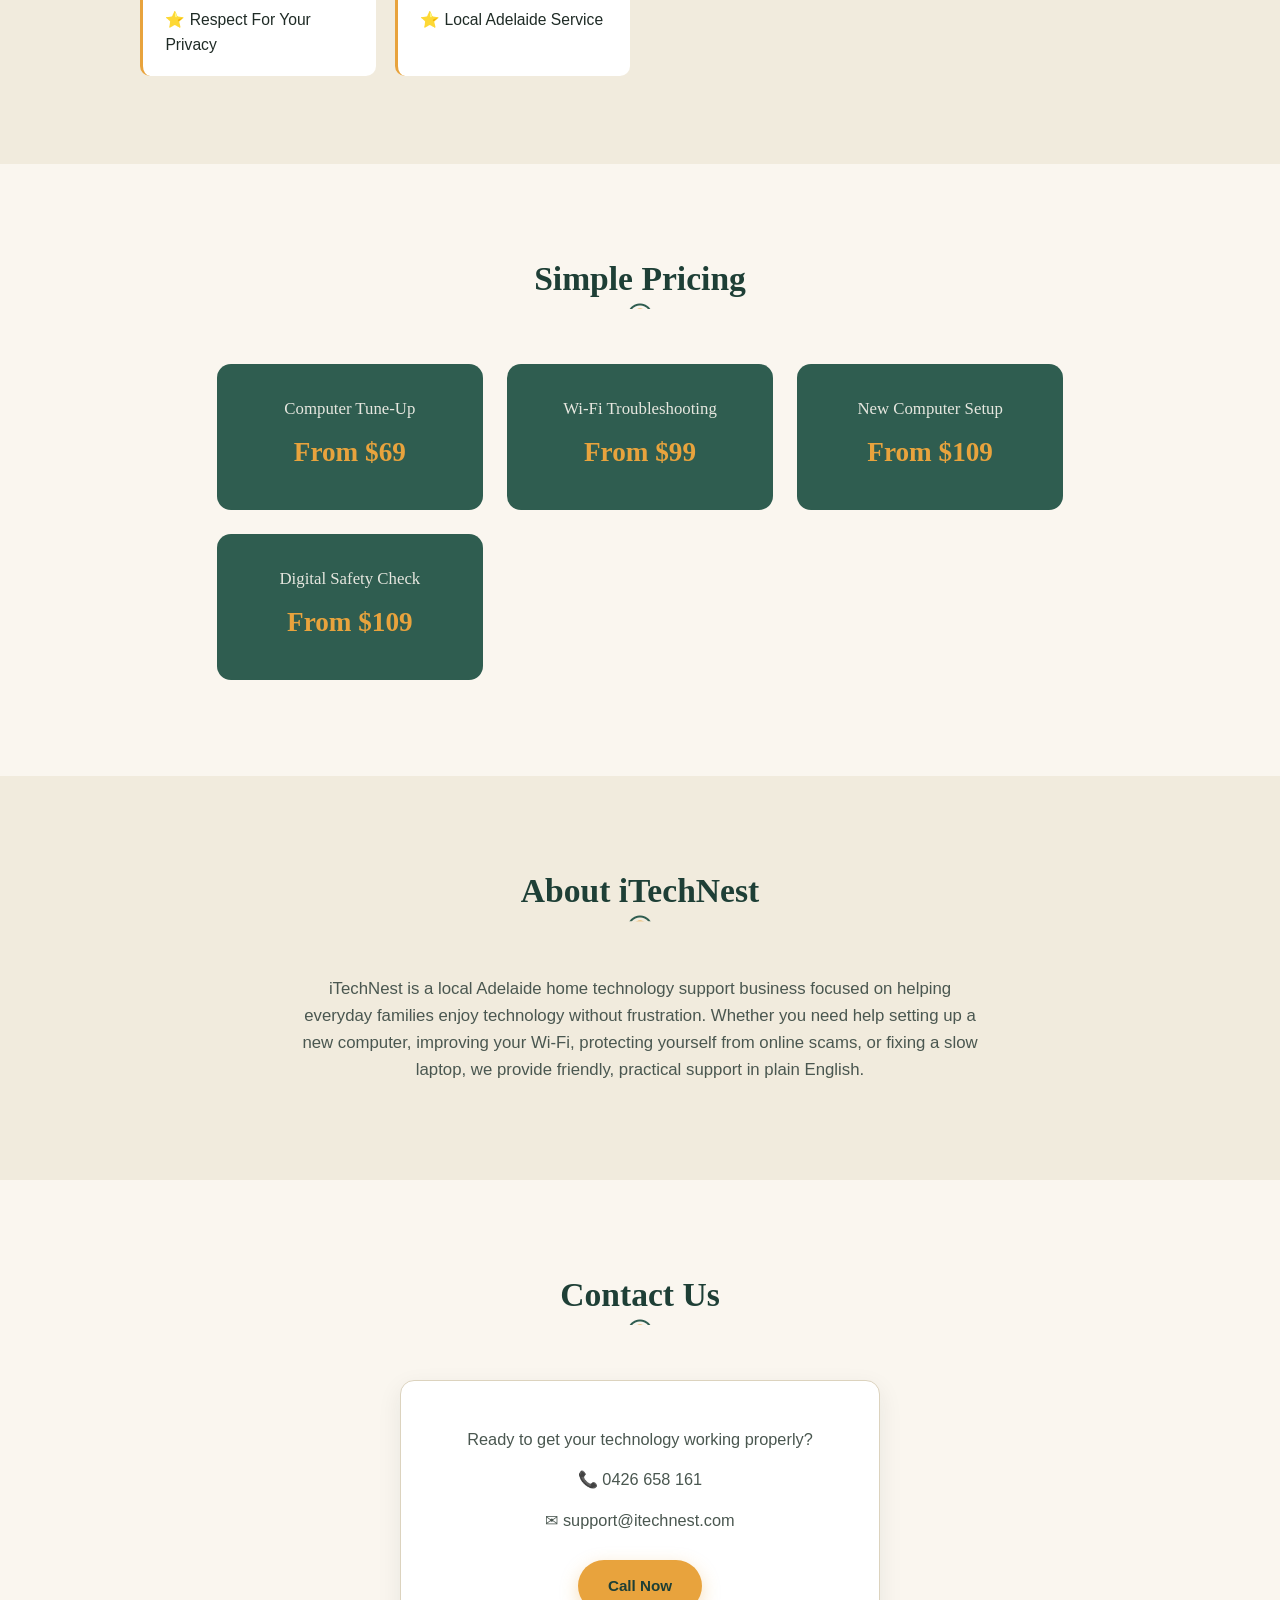
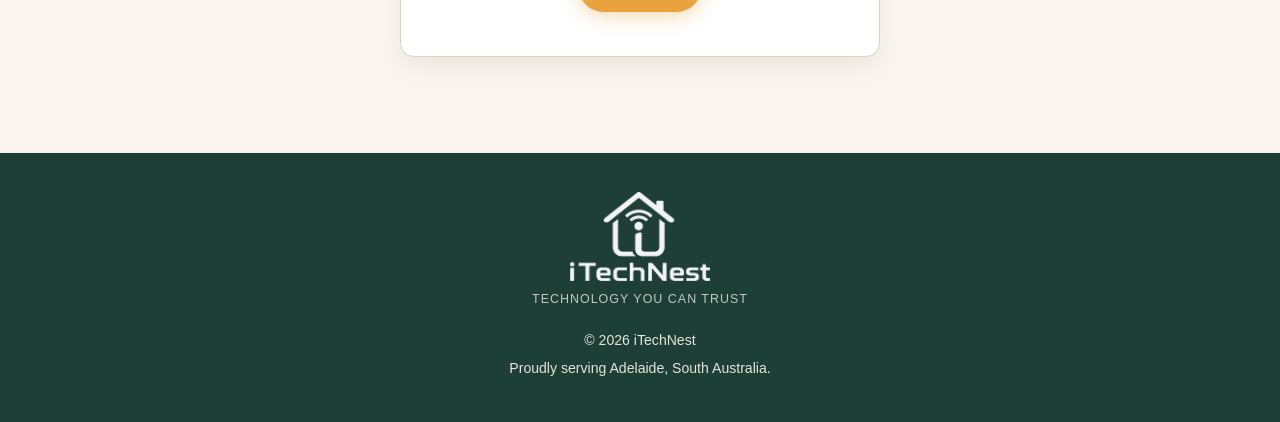
==== commit 68ef479a: "Update index.html" ====
--- a/index.html
+++ b/index.html
@@ -426,7 +426,7 @@
 
             <p>
 
-                📞 04XX XXX XXX
+                📞 0426 658 161
 
             </p>
 
@@ -436,7 +436,7 @@
 
             </p>
 
-            <a href="tel:04XXXXXXXX" class="btn-primary">
+            <a href="tel:+61426658161" class="btn-primary">
 
                 Call Now
 
--- a/styles.css
+++ b/styles.css
@@ -383,11 +383,20 @@
 }
 
 .footer-logo {
-  width: 90px;
+  width: 140px;
   height: auto;
-  margin: 0 auto 1rem;
+  margin: 0 auto 0.6rem;
   filter: brightness(0) invert(1);
   opacity: 0.95;
+}
+
+.footer-tagline {
+  font-size: 0.78rem;
+  letter-spacing: 0.08em;
+  text-transform: uppercase;
+  color: var(--paper);
+  opacity: 0.75;
+  margin-bottom: 1.2rem;
 }
 
 footer p {
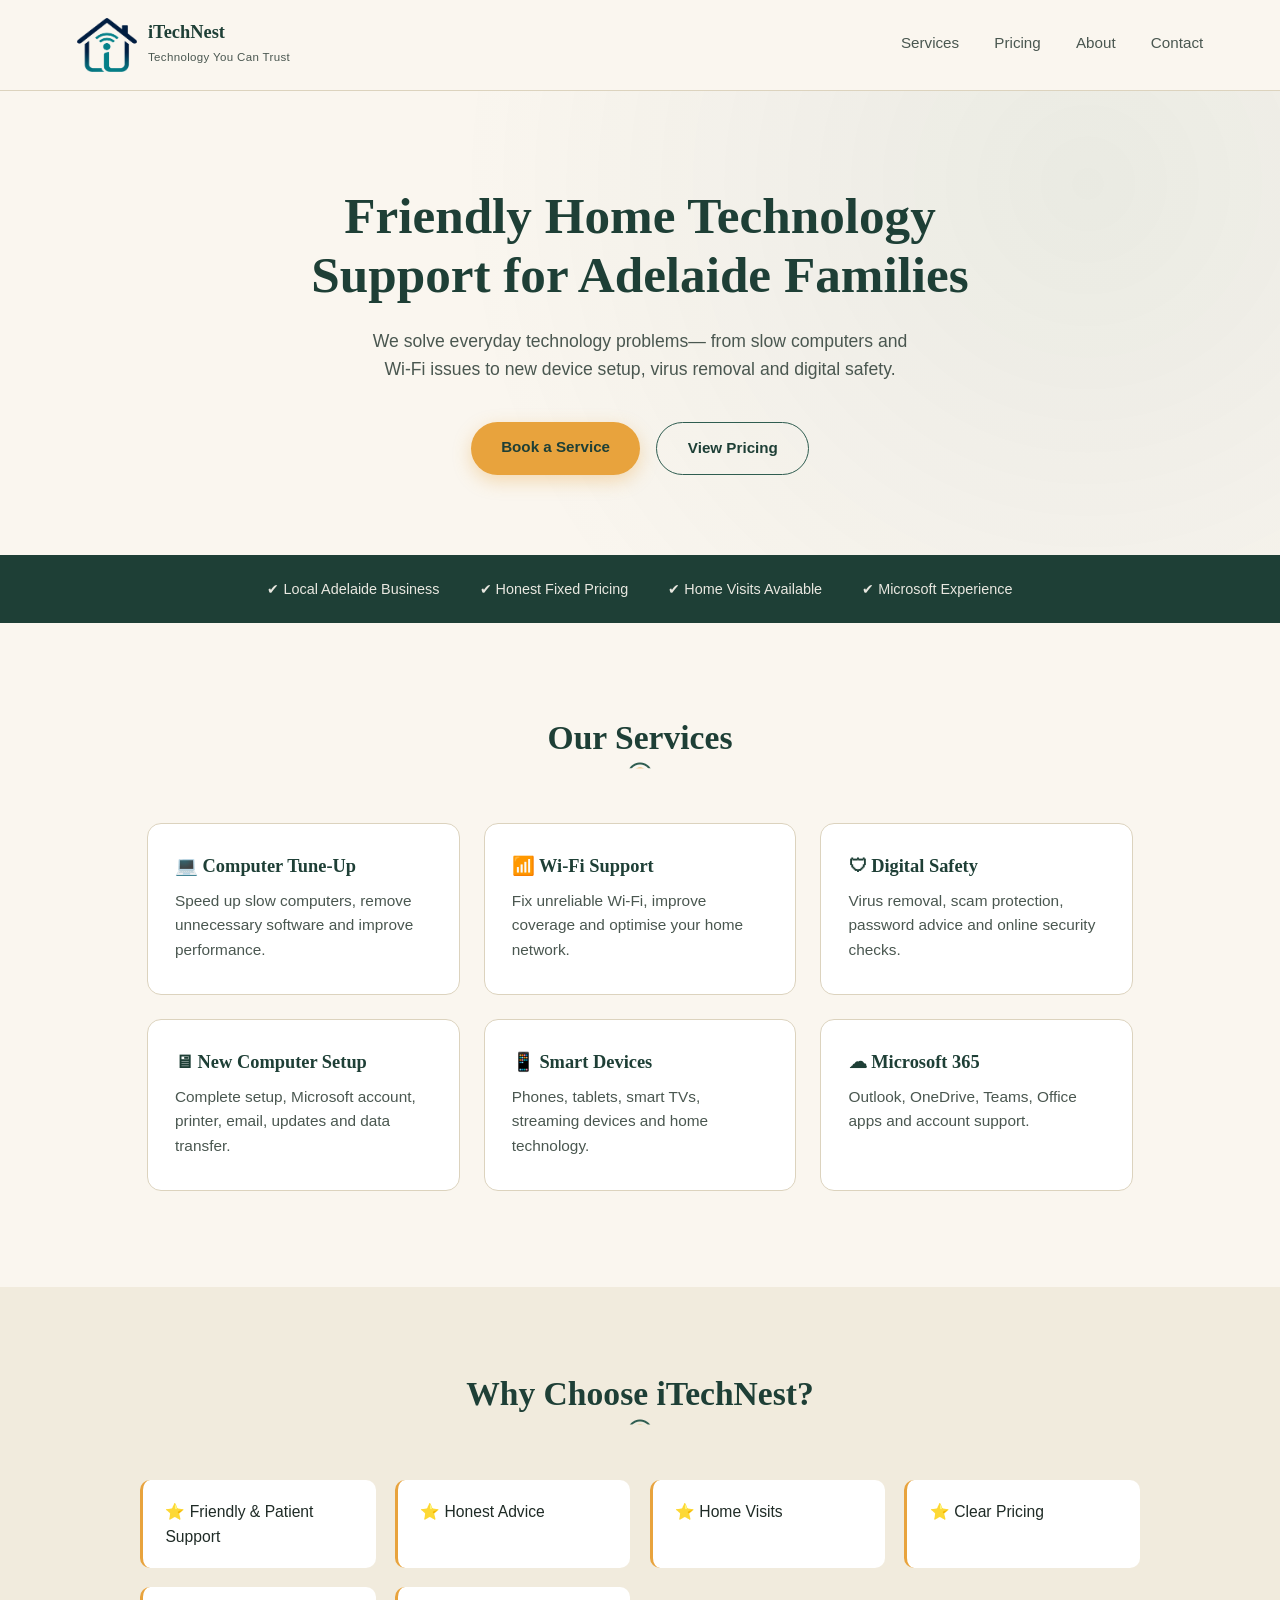
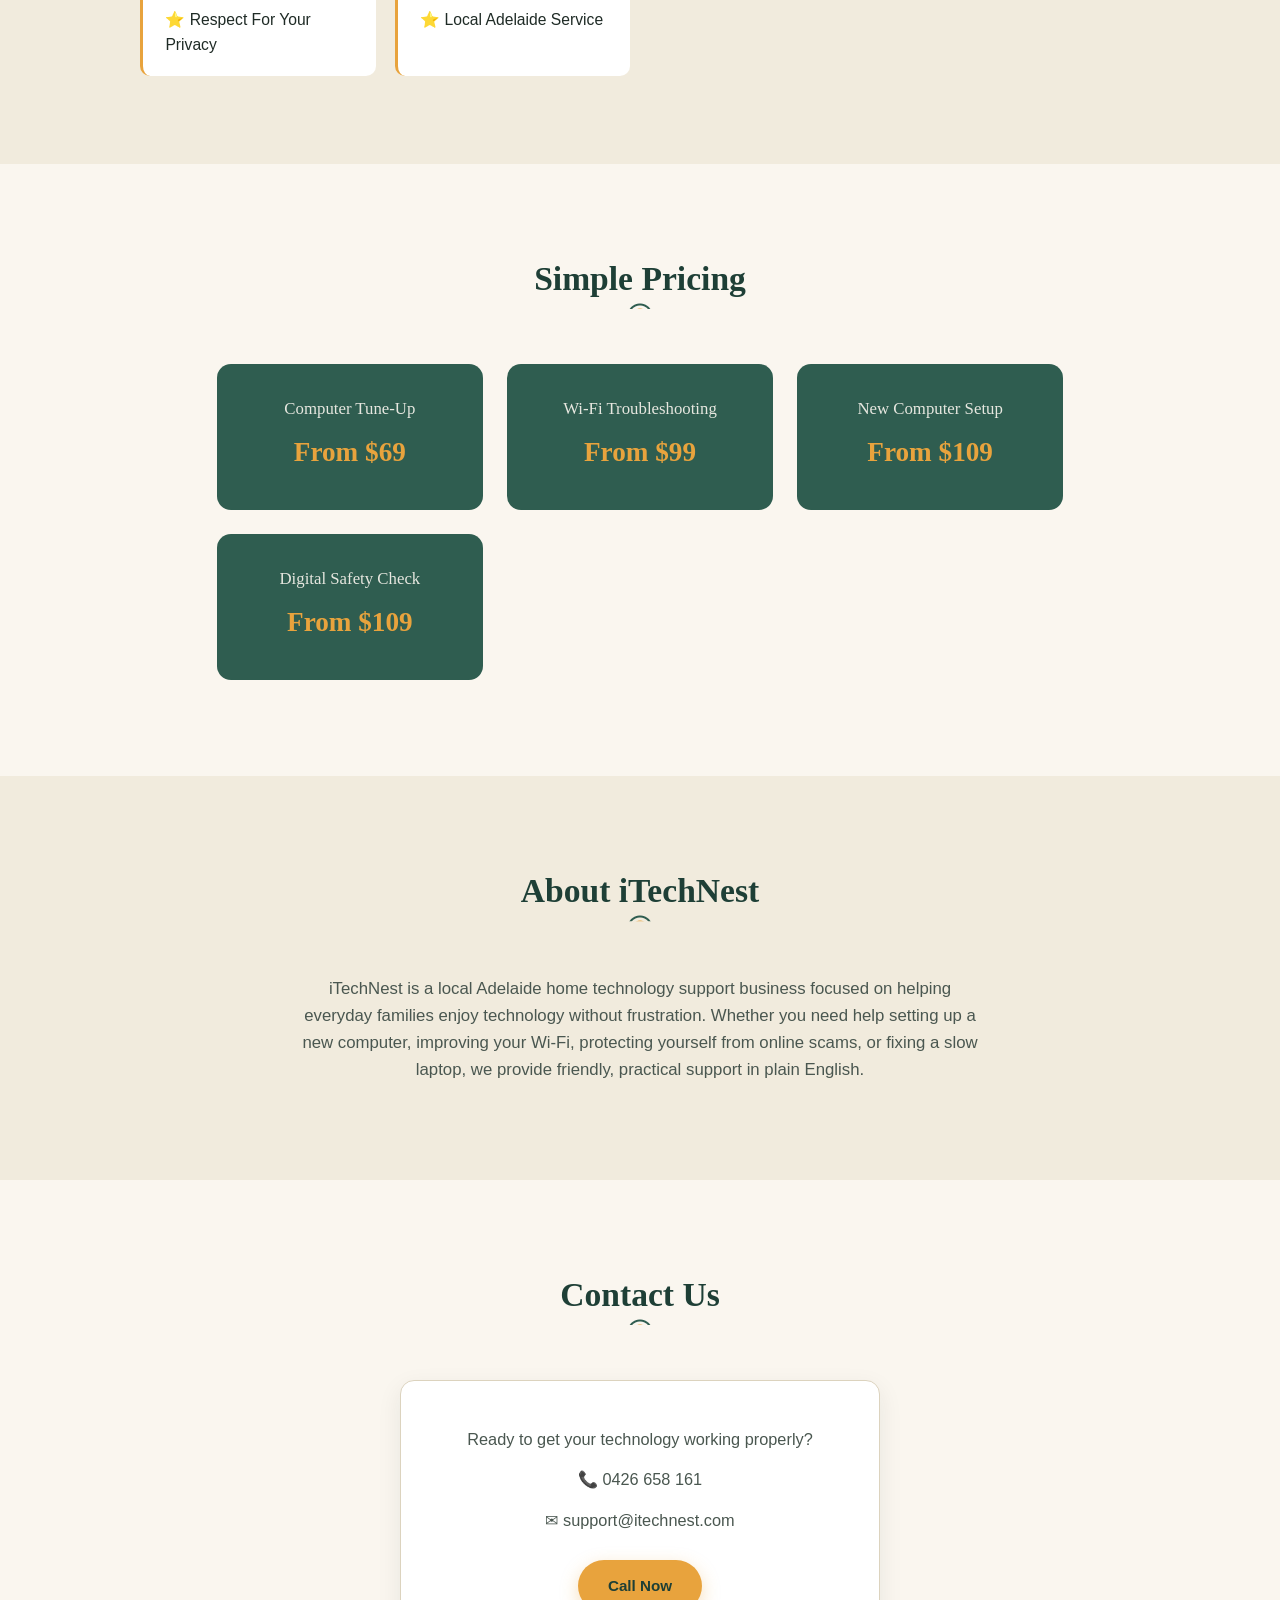
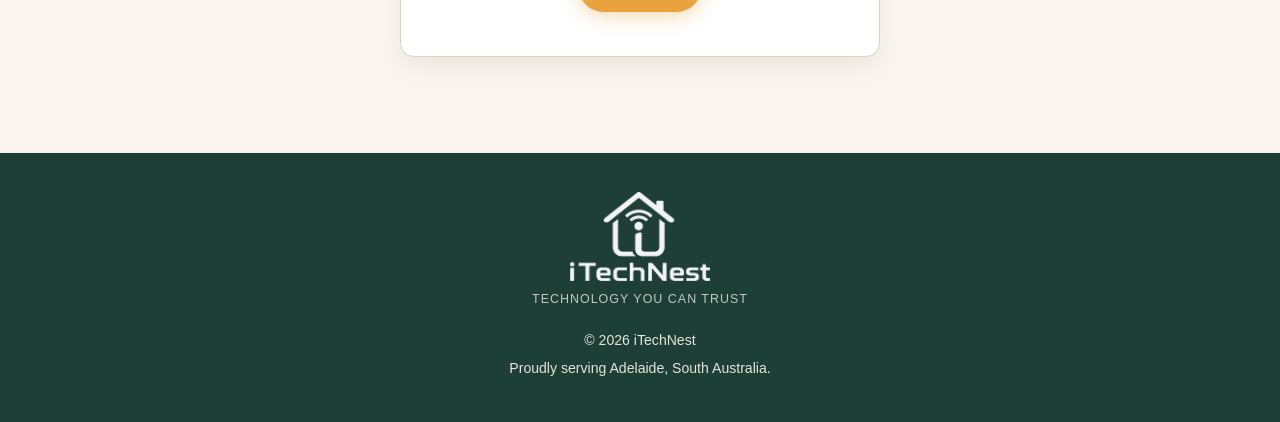
==== commit 5420bdc6: "Update index.html" ====
--- a/index.html
+++ b/index.html
@@ -426,13 +426,13 @@
 
             <p>
 
-                📞 0426 658 161
+                📞 <a href="tel:+61426658161">0426 658 161</a>
 
             </p>
 
             <p>
 
-                ✉ support@itechnest.com
+                ✉ <a href="mailto:support@itechnest.com">support@itechnest.com</a>
 
             </p>
 
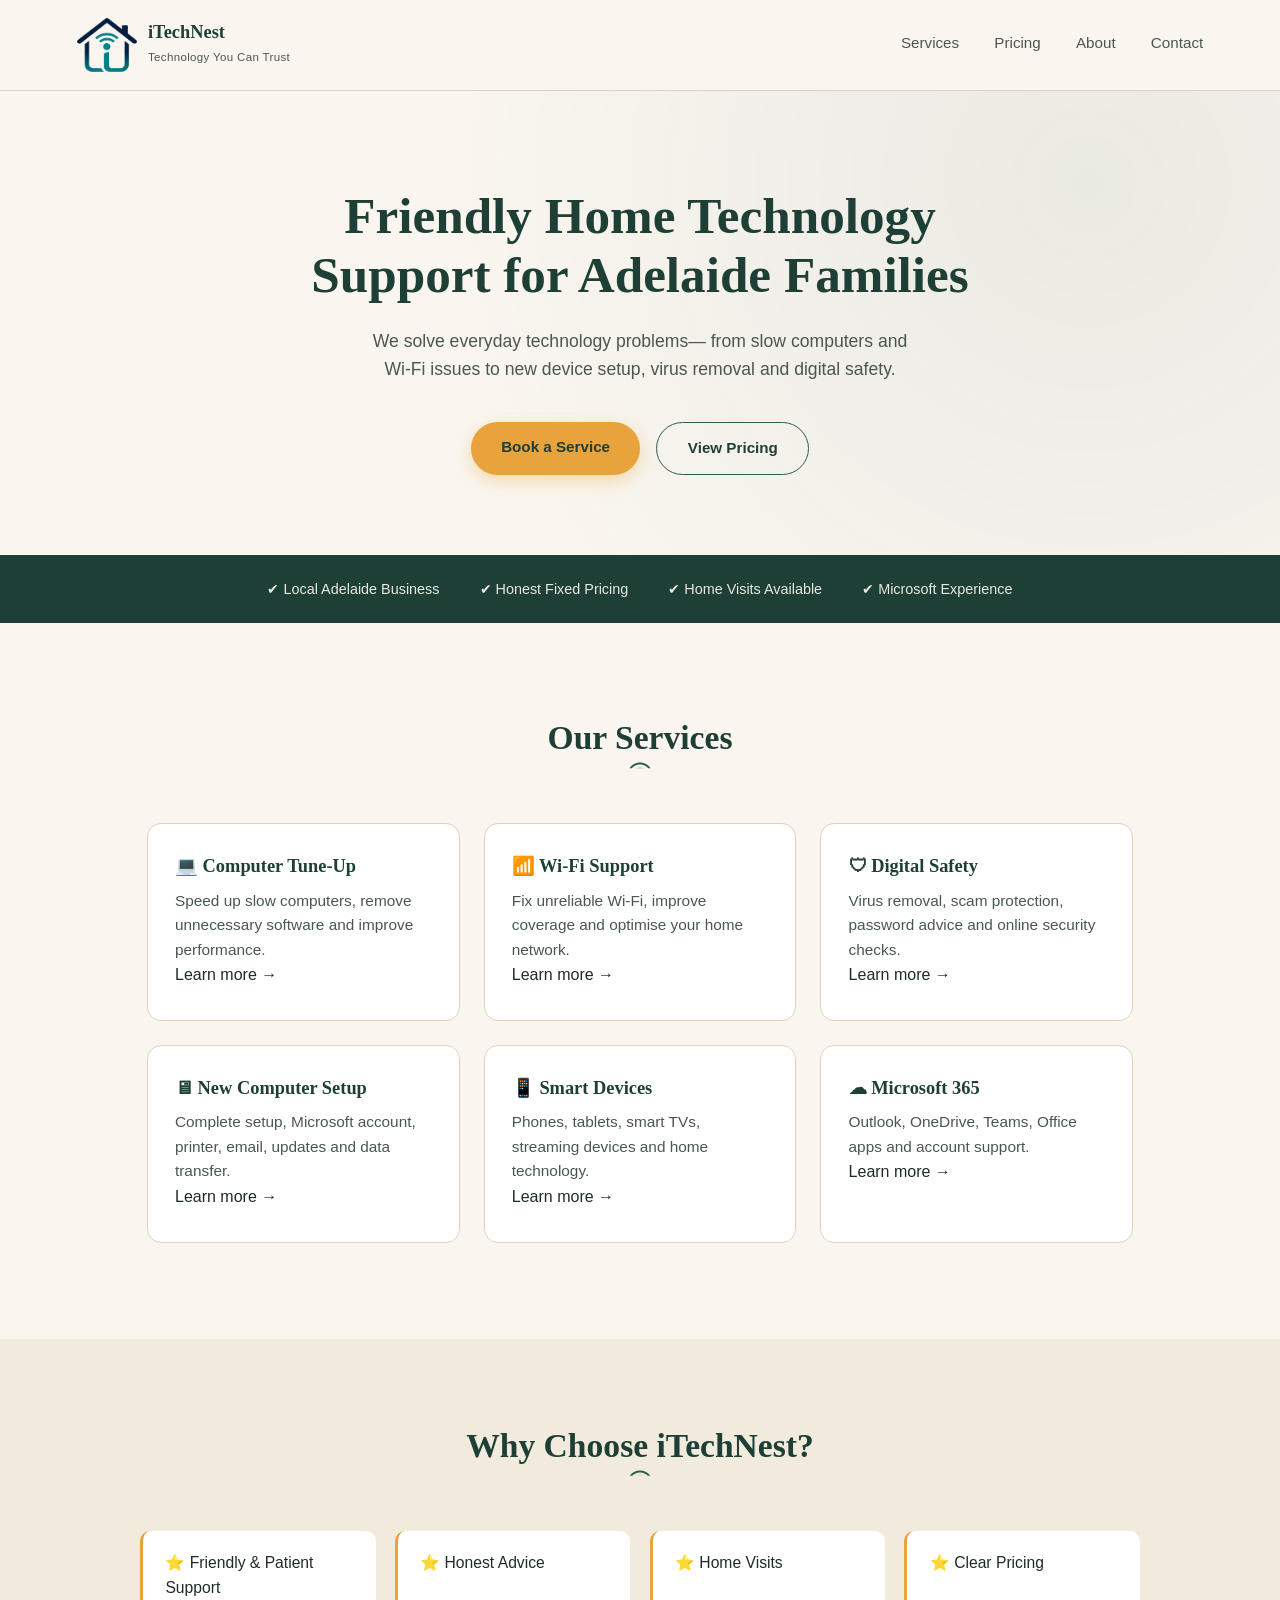
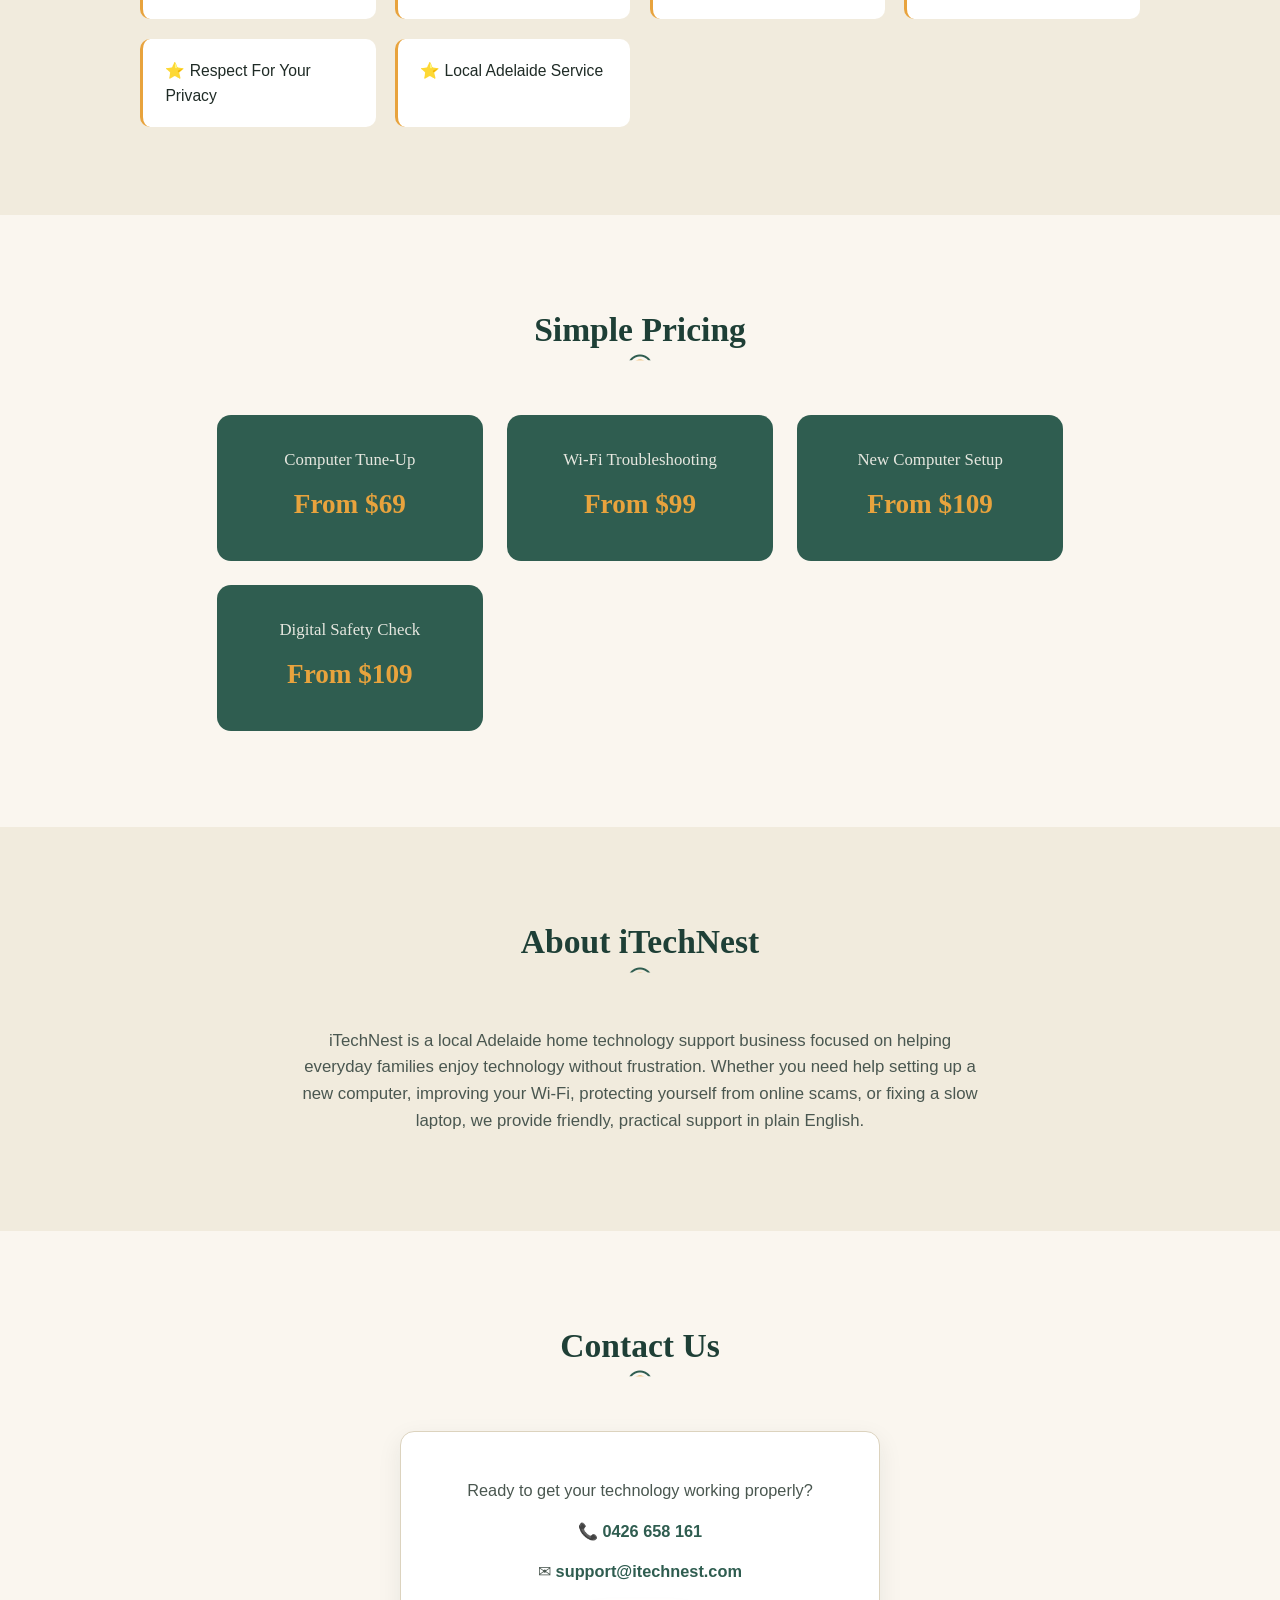
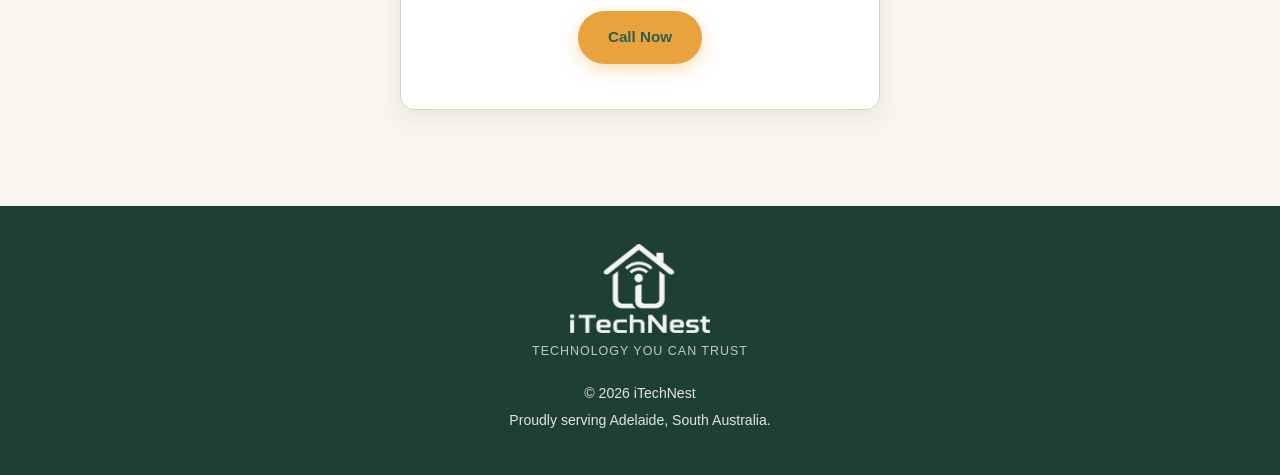
==== commit a0af6b47: "Update index.html" ====
--- a/index.html
+++ b/index.html
@@ -145,7 +145,7 @@
 
         <div class="cards">
 
-            <div class="card">
+            <a href="service-computer-tuneup.html" class="card">
 
                 <h3>💻 Computer Tune-Up</h3>
 
@@ -157,9 +157,11 @@
 
                 </p>
 
-            </div>
-
-            <div class="card">
+                <span class="card-link">Learn more →</span>
+
+            </a>
+
+            <a href="service-wifi-support.html" class="card">
 
                 <h3>📶 Wi-Fi Support</h3>
 
@@ -171,9 +173,11 @@
 
                 </p>
 
-            </div>
-
-            <div class="card">
+                <span class="card-link">Learn more →</span>
+
+            </a>
+
+            <a href="service-digital-safety.html" class="card">
 
                 <h3>🛡 Digital Safety</h3>
 
@@ -186,9 +190,11 @@
 
                 </p>
 
-            </div>
-
-            <div class="card">
+                <span class="card-link">Learn more →</span>
+
+            </a>
+
+            <a href="service-new-computer-setup.html" class="card">
 
                 <h3>🖥 New Computer Setup</h3>
 
@@ -202,9 +208,11 @@
 
                 </p>
 
-            </div>
-
-            <div class="card">
+                <span class="card-link">Learn more →</span>
+
+            </a>
+
+            <a href="service-smart-devices.html" class="card">
 
                 <h3>📱 Smart Devices</h3>
 
@@ -218,9 +226,11 @@
 
                 </p>
 
-            </div>
-
-            <div class="card">
+                <span class="card-link">Learn more →</span>
+
+            </a>
+
+            <a href="service-microsoft-365.html" class="card">
 
                 <h3>☁ Microsoft 365</h3>
 
@@ -234,7 +244,9 @@
 
                 </p>
 
-            </div>
+                <span class="card-link">Learn more →</span>
+
+            </a>
 
         </div>
 
--- a/styles.css
+++ b/styles.css
@@ -369,6 +369,18 @@
   font-size: 1.02rem;
 }
 
+.contact-box a {
+  color: var(--pine);
+  font-weight: 600;
+  border-bottom: 1.5px solid transparent;
+  transition: border-color 0.2s ease, color 0.2s ease;
+}
+
+.contact-box a:hover {
+  color: var(--pine-dark);
+  border-bottom-color: var(--amber);
+}
+
 .contact-box .btn-primary {
   margin-top: 0.8rem;
 }
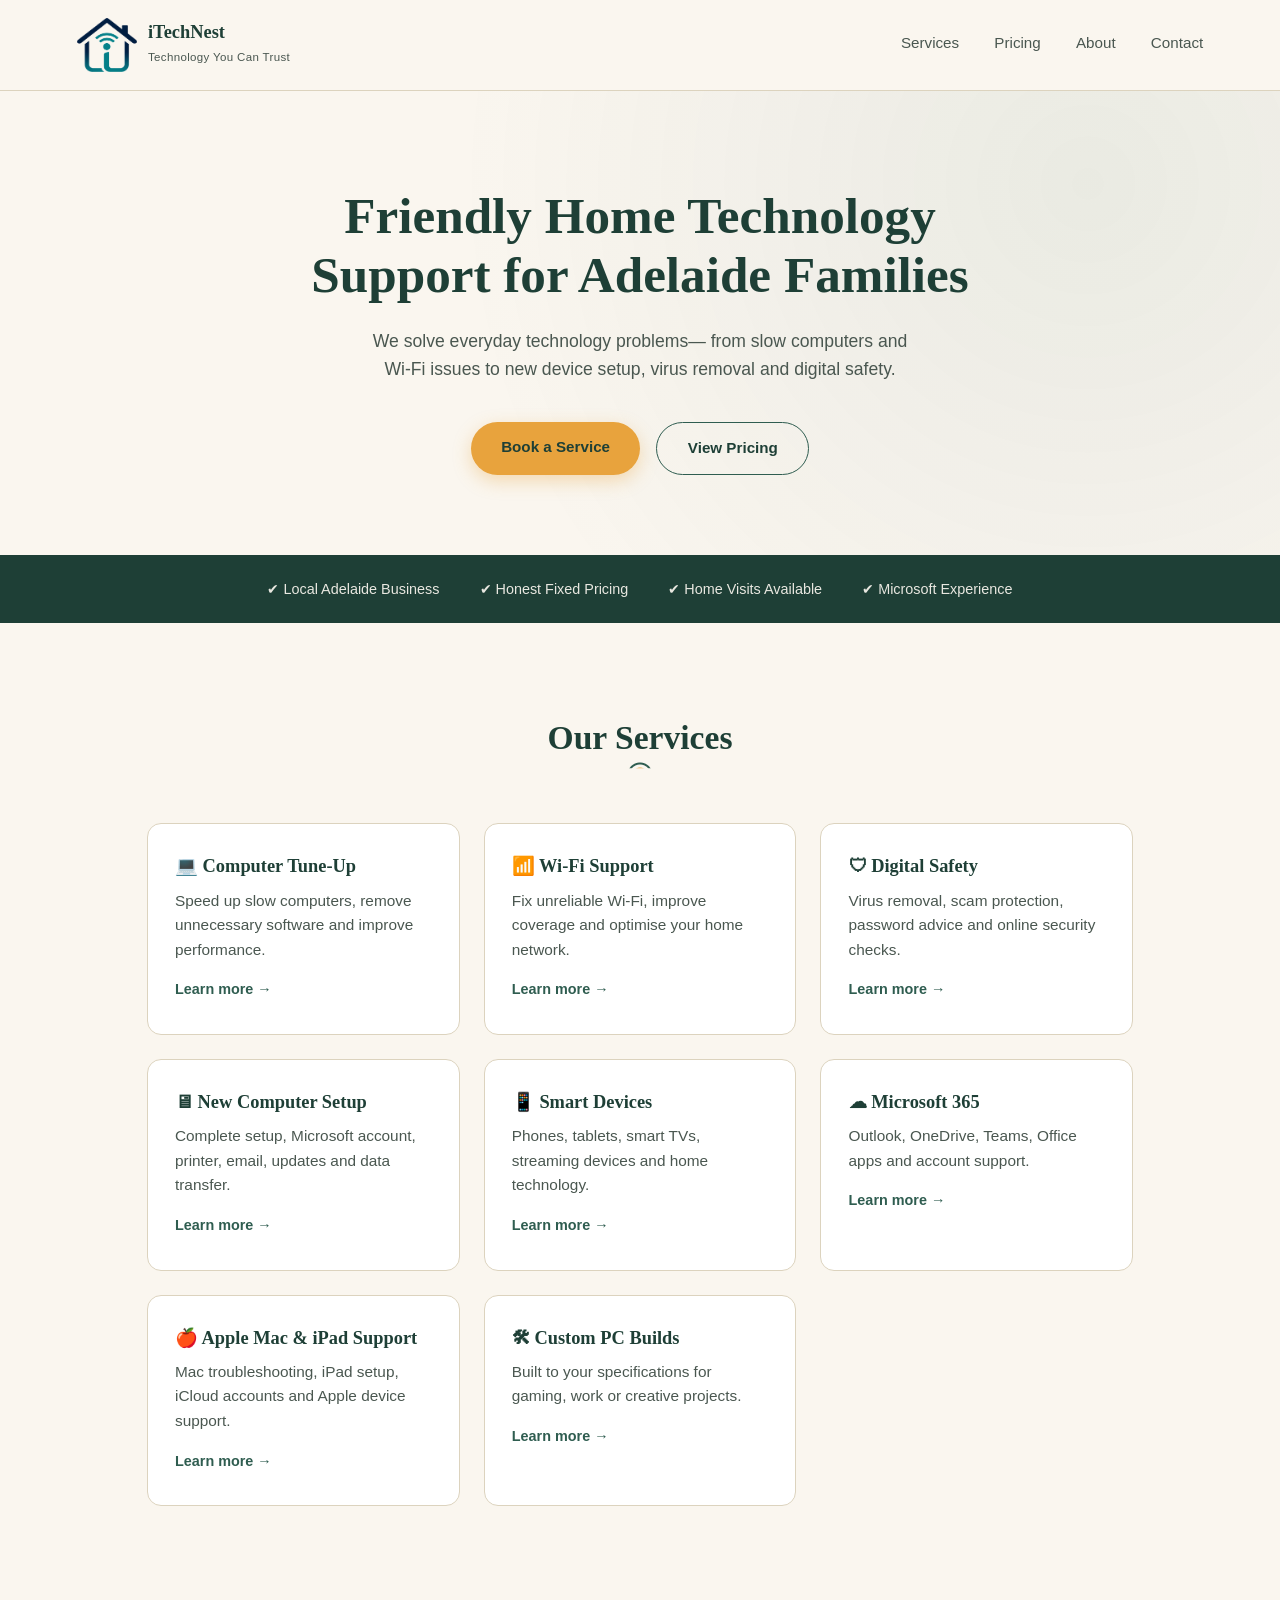
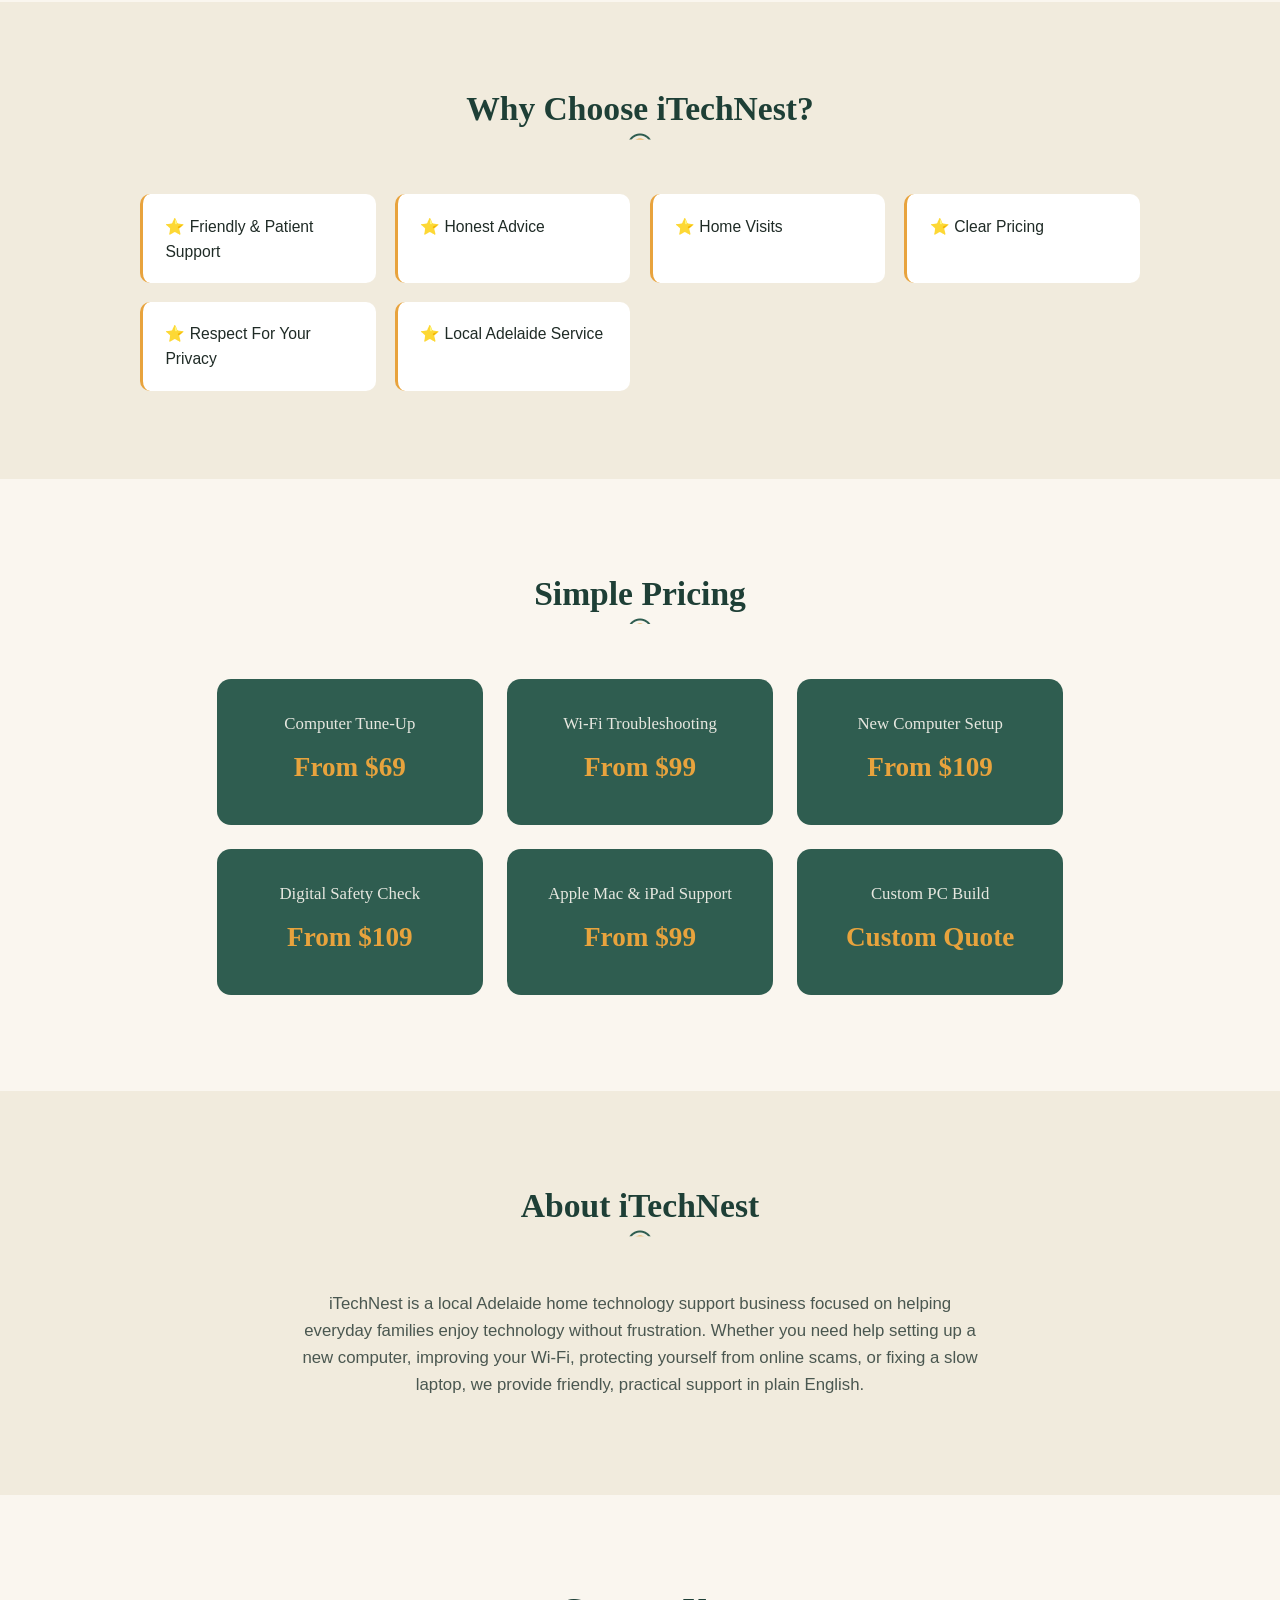
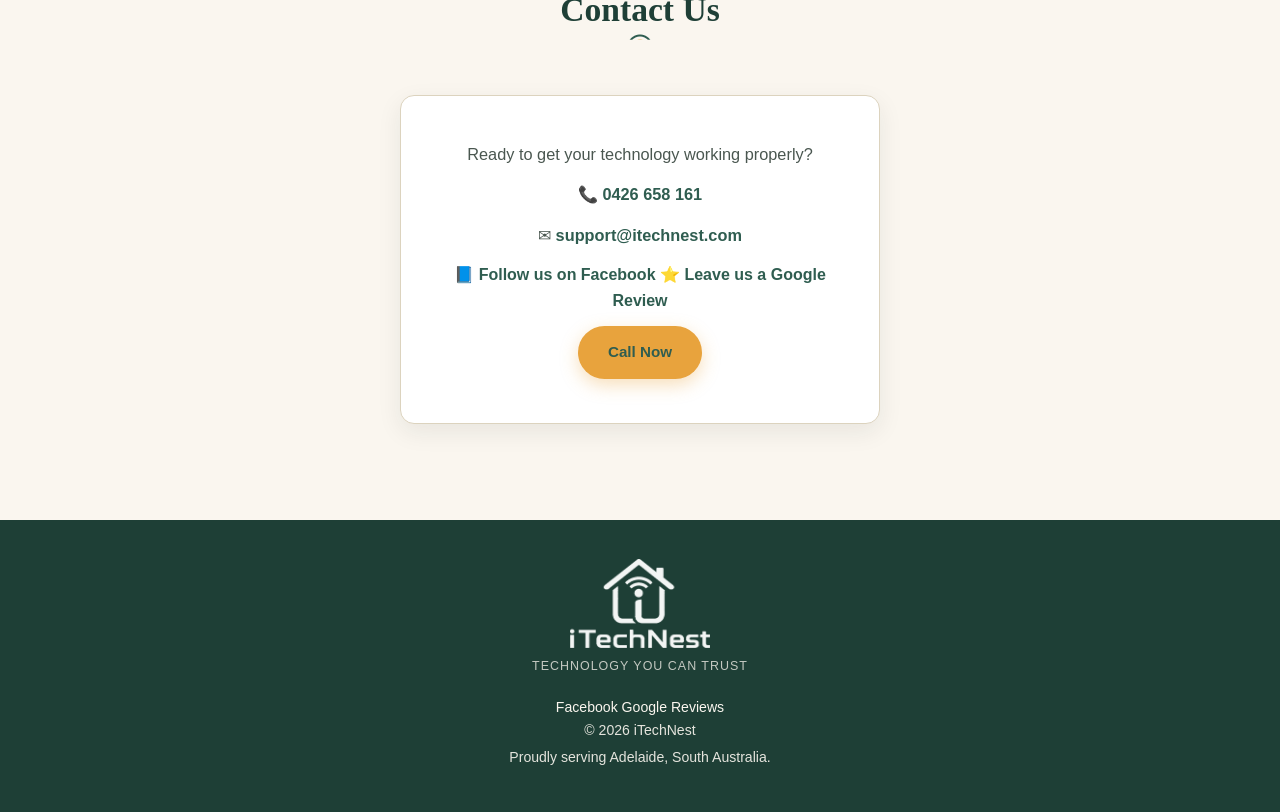
==== commit c5cecc97: "Add files via upload" ====
--- a/index.html
+++ b/index.html
@@ -9,10 +9,10 @@
     <title>iTechNest | Technology You Can Trust</title>
 
     <meta name="description"
-        content="Professional Home Technology Support for Adelaide families. Computer repairs, Wi-Fi troubleshooting, virus removal, new computer setup, Microsoft 365 support and digital safety.">
+        content="Professional Home Technology Support for Adelaide families. Computer repairs, Wi-Fi troubleshooting, virus removal, new computer setup, Apple Mac & iPad support, custom PC builds, Microsoft 365 support and digital safety.">
 
     <meta name="keywords"
-        content="Computer Repair Adelaide, Home IT Support Adelaide, Wi-Fi Help Adelaide, Virus Removal Adelaide, iTechNest">
+        content="Computer Repair Adelaide, Home IT Support Adelaide, Wi-Fi Help Adelaide, Virus Removal Adelaide, Apple Mac Support Adelaide, Custom PC Build Adelaide, iTechNest">
 
     <meta name="author" content="iTechNest">
 
@@ -248,6 +248,40 @@
 
             </a>
 
+            <a href="service-apple-support.html" class="card">
+
+                <h3>🍎 Apple Mac & iPad Support</h3>
+
+                <p>
+
+                    Mac troubleshooting,
+                    iPad setup,
+                    iCloud accounts
+                    and Apple device support.
+
+                </p>
+
+                <span class="card-link">Learn more →</span>
+
+            </a>
+
+            <a href="service-custom-pc-build.html" class="card">
+
+                <h3>🛠 Custom PC Builds</h3>
+
+                <p>
+
+                    Built to your specifications
+                    for gaming,
+                    work
+                    or creative projects.
+
+                </p>
+
+                <span class="card-link">Learn more →</span>
+
+            </a>
+
         </div>
 
     </section>
@@ -379,6 +413,38 @@
                 <div class="price">
 
                     From $109
+
+                </div>
+
+            </div>
+
+            <div class="price-card">
+
+                <h3>
+
+                    Apple Mac & iPad Support
+
+                </h3>
+
+                <div class="price">
+
+                    From $99
+
+                </div>
+
+            </div>
+
+            <div class="price-card">
+
+                <h3>
+
+                    Custom PC Build
+
+                </h3>
+
+                <div class="price">
+
+                    Custom Quote
 
                 </div>
 
@@ -448,6 +514,14 @@
 
             </p>
 
+            <div class="social-links">
+
+                <a href="https://www.facebook.com/profile.php?id=61591893814997" target="_blank" rel="noopener">📘 Follow us on Facebook</a>
+
+                <a href="https://g.page/r/CUz_t5HY9I8OEAE/review" target="_blank" rel="noopener">⭐ Leave us a Google Review</a>
+
+            </div>
+
             <a href="tel:+61426658161" class="btn-primary">
 
                 Call Now
@@ -468,6 +542,14 @@
 
         <p class="footer-tagline">Technology You Can Trust</p>
 
+        <div class="footer-social">
+
+            <a href="https://www.facebook.com/profile.php?id=61591893814997" target="_blank" rel="noopener">Facebook</a>
+
+            <a href="https://g.page/r/CUz_t5HY9I8OEAE/review" target="_blank" rel="noopener">Google Reviews</a>
+
+        </div>
+
         <p>
 
             © 2026 iTechNest
--- a/styles.css
+++ b/styles.css
@@ -246,6 +246,7 @@
 }
 
 .card {
+  display: block;
   background: var(--white);
   border: 1px solid var(--line);
   border-radius: var(--radius);
@@ -267,6 +268,20 @@
 .card p {
   color: var(--ink-soft);
   font-size: 0.96rem;
+}
+
+.card-link {
+  display: inline-block;
+  margin-top: 1rem;
+  font-weight: 600;
+  font-size: 0.9rem;
+  color: var(--pine);
+  transition: color 0.2s ease, transform 0.2s ease;
+}
+
+.card:hover .card-link {
+  color: var(--amber-dark);
+  transform: translateX(3px);
 }
 
 /* ---------- Why choose us ---------- */
@@ -437,6 +452,198 @@
   .trust {
     gap: 1.2rem 2rem;
   }
+
+  .service-hero-inner {
+    flex-direction: column;
+    text-align: center;
+  }
+
+  .service-illustration {
+    order: -1;
+    width: 200px;
+  }
+}
+
+/* ==========================================================
+   Individual service pages
+   ========================================================== */
+
+.breadcrumb {
+  display: block;
+  padding: 1.2rem 6% 0;
+  font-size: 0.88rem;
+  color: var(--ink-soft);
+  font-weight: 500;
+}
+
+.breadcrumb:hover {
+  color: var(--pine);
+}
+
+.service-hero {
+  padding: 3rem 6% 4rem;
+  background:
+    radial-gradient(circle at 85% 20%, rgba(47, 93, 80, 0.08), transparent 55%),
+    var(--paper);
+}
+
+.service-hero-inner {
+  max-width: 1080px;
+  margin: 0 auto;
+  display: flex;
+  align-items: center;
+  gap: 3rem;
+}
+
+.service-hero-text {
+  flex: 1.2;
+}
+
+.service-eyebrow {
+  display: inline-block;
+  font-size: 0.8rem;
+  font-weight: 700;
+  letter-spacing: 0.08em;
+  text-transform: uppercase;
+  color: var(--pine);
+  margin-bottom: 0.9rem;
+}
+
+.service-hero-text h1 {
+  font-size: clamp(1.9rem, 4vw, 2.7rem);
+  font-weight: 700;
+  margin-bottom: 1.1rem;
+}
+
+.service-hero-text p {
+  font-size: 1.05rem;
+  color: var(--ink-soft);
+  max-width: 520px;
+  margin-bottom: 1.8rem;
+}
+
+.service-illustration {
+  flex: 1;
+  max-width: 280px;
+  margin: 0 auto;
+}
+
+/* Coverage section */
+.coverage {
+  padding: 5rem 6%;
+  max-width: 900px;
+  margin: 0 auto;
+}
+
+.coverage h2 {
+  font-size: clamp(1.5rem, 3vw, 1.9rem);
+  margin-bottom: 2rem;
+  text-align: center;
+}
+
+.coverage-grid {
+  display: grid;
+  grid-template-columns: repeat(auto-fit, minmax(260px, 1fr));
+  gap: 1rem 2rem;
+}
+
+.coverage-item {
+  display: flex;
+  align-items: flex-start;
+  gap: 0.8rem;
+  background: var(--white);
+  border: 1px solid var(--line);
+  border-radius: 10px;
+  padding: 1.1rem 1.3rem;
+  font-size: 0.96rem;
+  color: var(--ink);
+}
+
+.coverage-item .tick {
+  flex-shrink: 0;
+  width: 22px;
+  height: 22px;
+  border-radius: 50%;
+  background: var(--pine);
+  color: var(--paper);
+  display: flex;
+  align-items: center;
+  justify-content: center;
+  font-size: 0.75rem;
+  margin-top: 0.1rem;
+}
+
+/* Service pricing */
+.service-pricing {
+  padding: 5rem 6%;
+  background: var(--paper-dim);
+  text-align: center;
+}
+
+.service-pricing h2 {
+  font-size: clamp(1.5rem, 3vw, 1.9rem);
+  margin-bottom: 0.6rem;
+}
+
+.service-pricing .pricing-note {
+  color: var(--ink-soft);
+  max-width: 520px;
+  margin: 0 auto 2.2rem;
+  font-size: 0.98rem;
+}
+
+.service-price-card {
+  max-width: 320px;
+  margin: 0 auto;
+  background: var(--pine);
+  color: var(--paper);
+  border-radius: var(--radius);
+  padding: 2.4rem 2rem;
+  box-shadow: var(--shadow);
+}
+
+.service-price-card .price {
+  font-family: var(--font-display);
+  font-size: 2.6rem;
+  font-weight: 700;
+  color: var(--amber);
+  margin-bottom: 0.4rem;
+}
+
+.service-price-card .price-label {
+  font-size: 0.95rem;
+  opacity: 0.85;
+  margin-bottom: 1.4rem;
+}
+
+.price-fineprint {
+  margin-top: 1.4rem;
+  font-size: 0.85rem;
+  color: var(--ink-soft);
+}
+
+/* CTA band */
+.service-cta {
+  padding: 5rem 6%;
+  text-align: center;
+}
+
+.service-cta h2 {
+  font-size: clamp(1.5rem, 3vw, 1.9rem);
+  margin-bottom: 0.8rem;
+}
+
+.service-cta p {
+  color: var(--ink-soft);
+  max-width: 480px;
+  margin: 0 auto 1.8rem;
+}
+
+.service-cta-buttons {
+  display: flex;
+  gap: 1rem;
+  justify-content: center;
+  flex-wrap: wrap;
 }
 
 /* ---------- Accessibility ---------- */
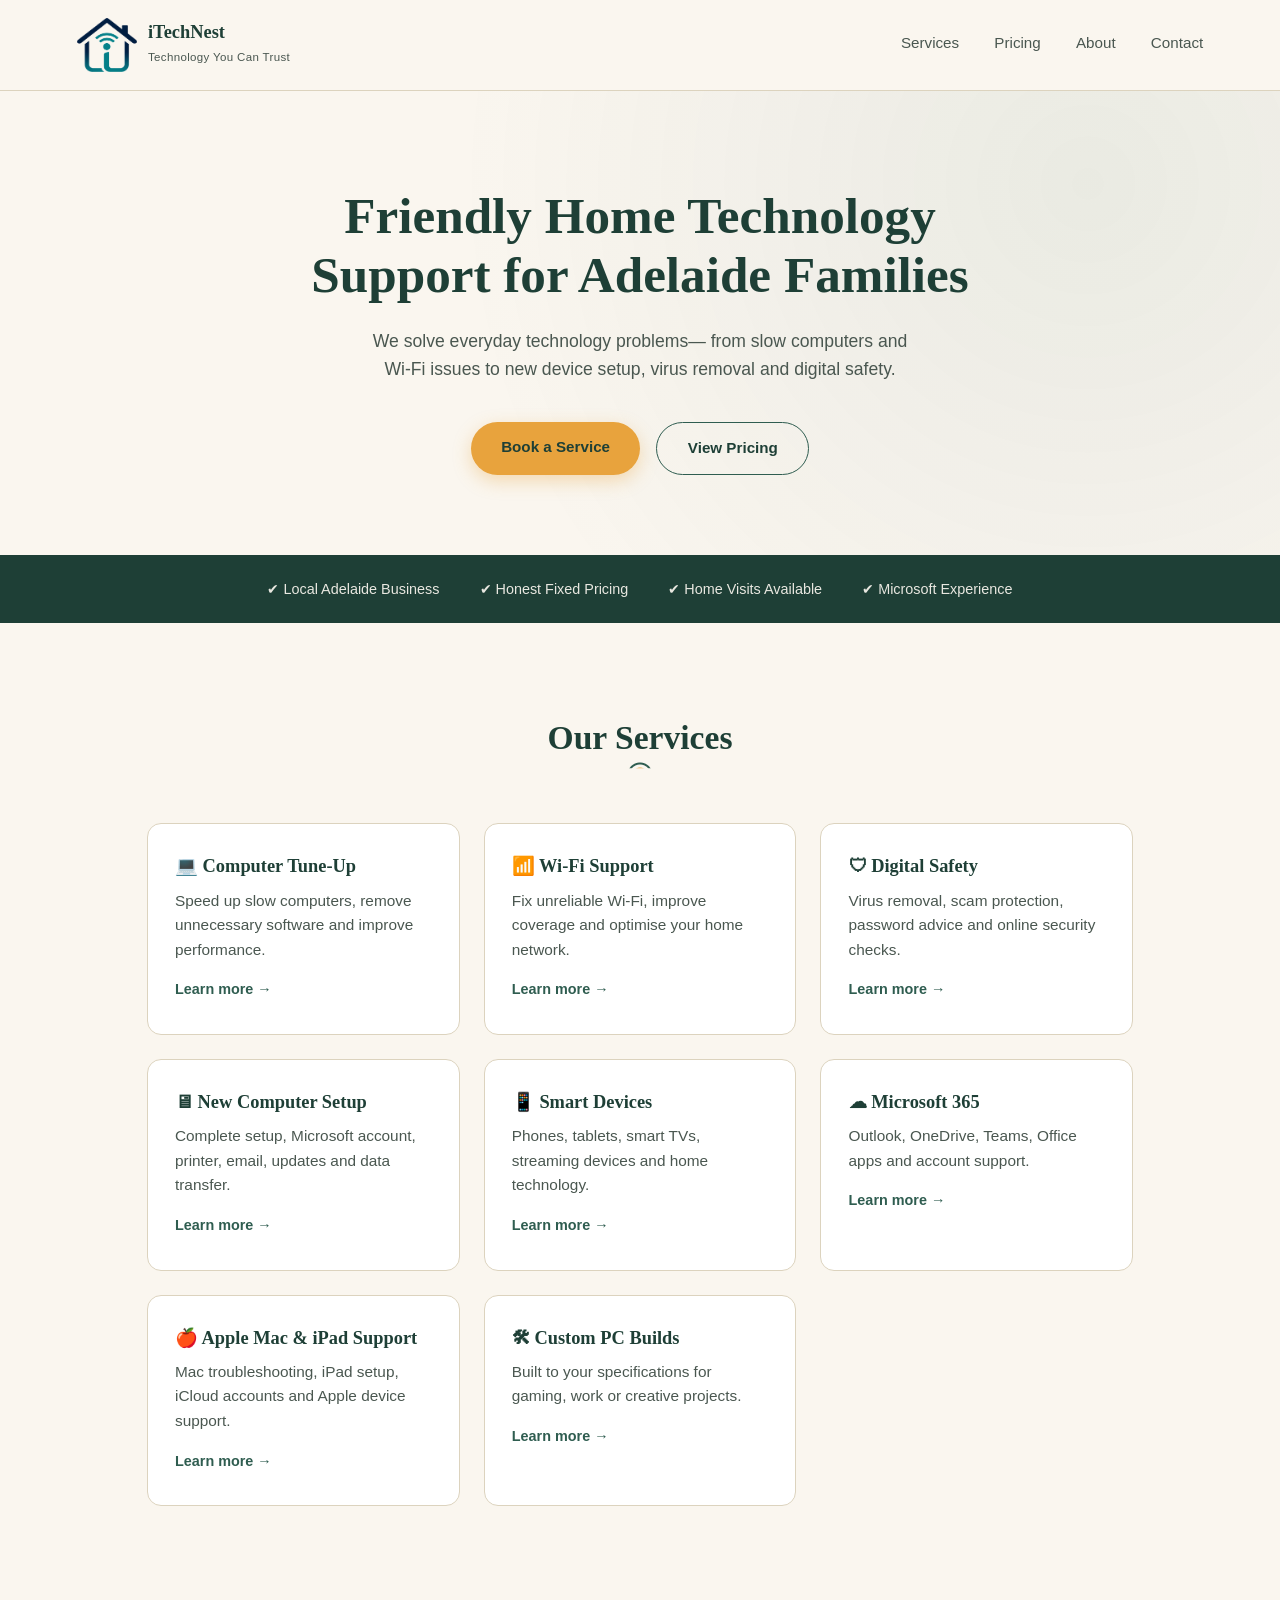
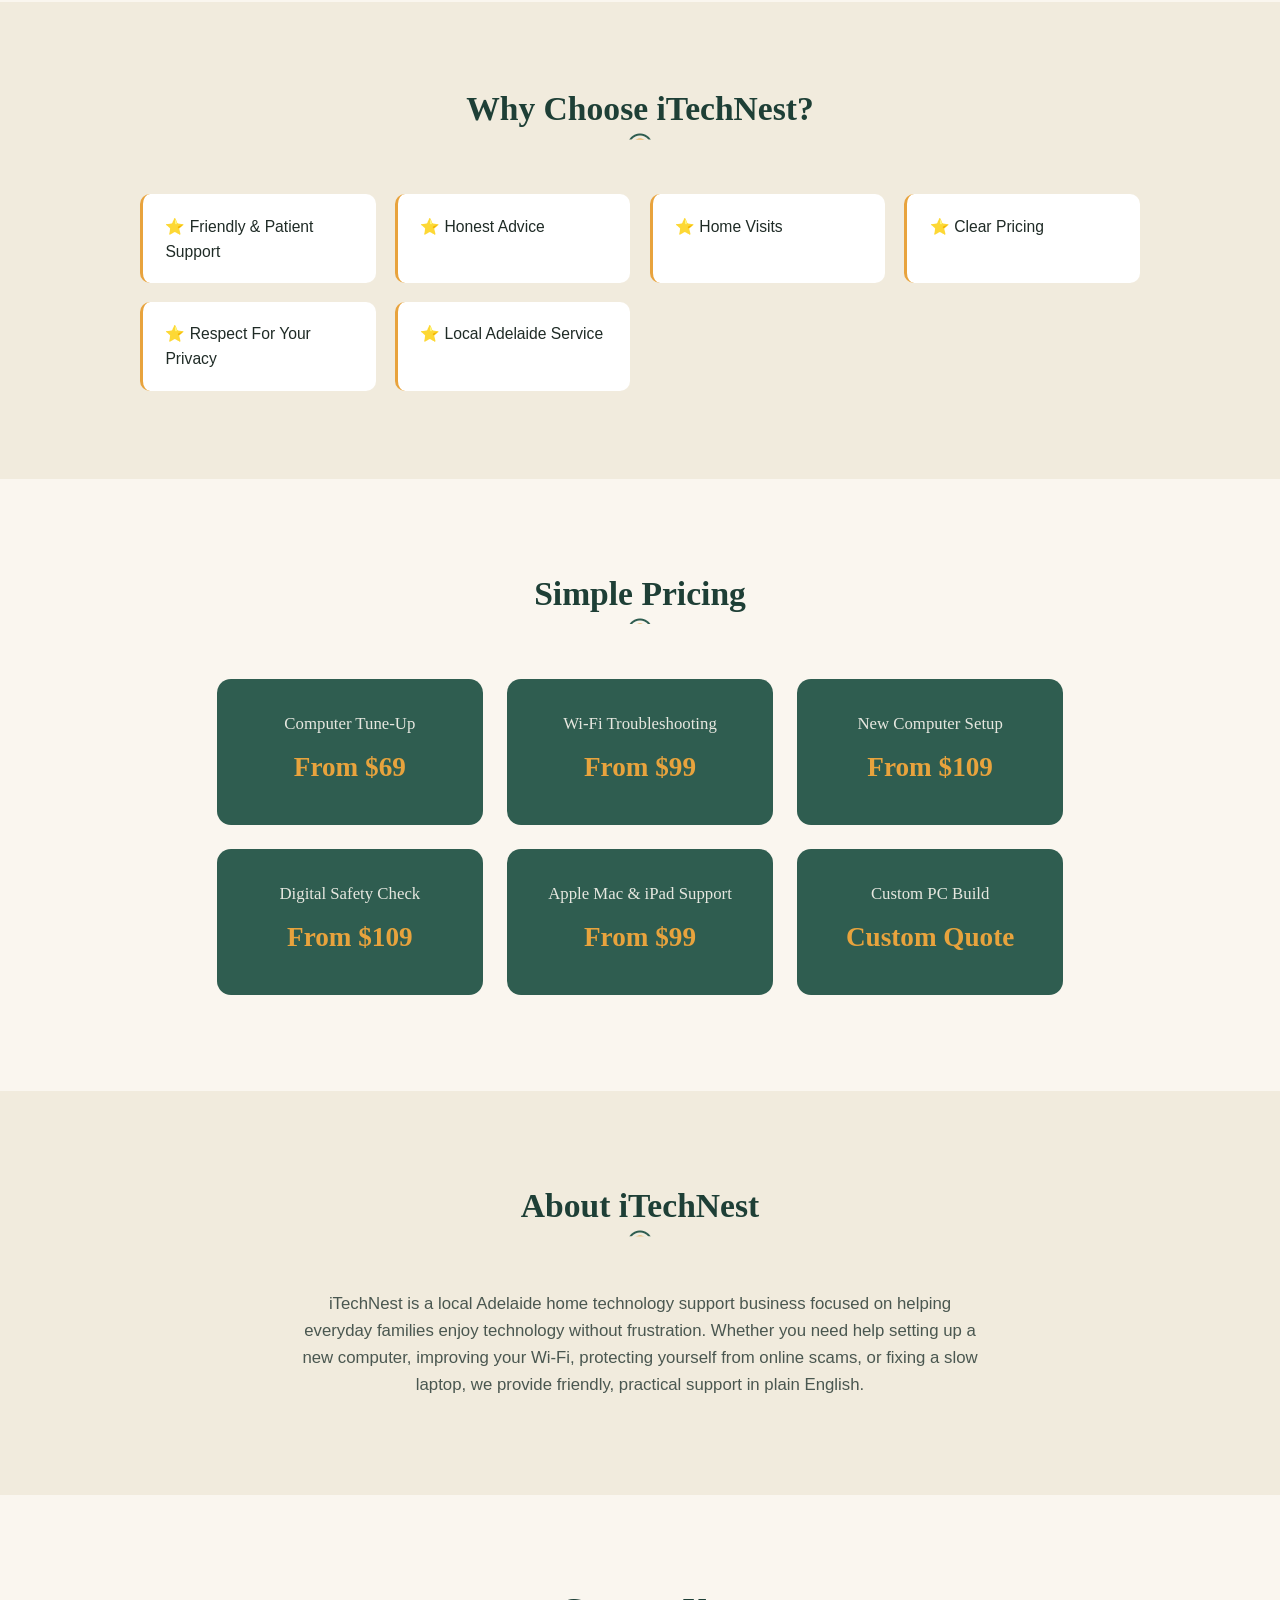
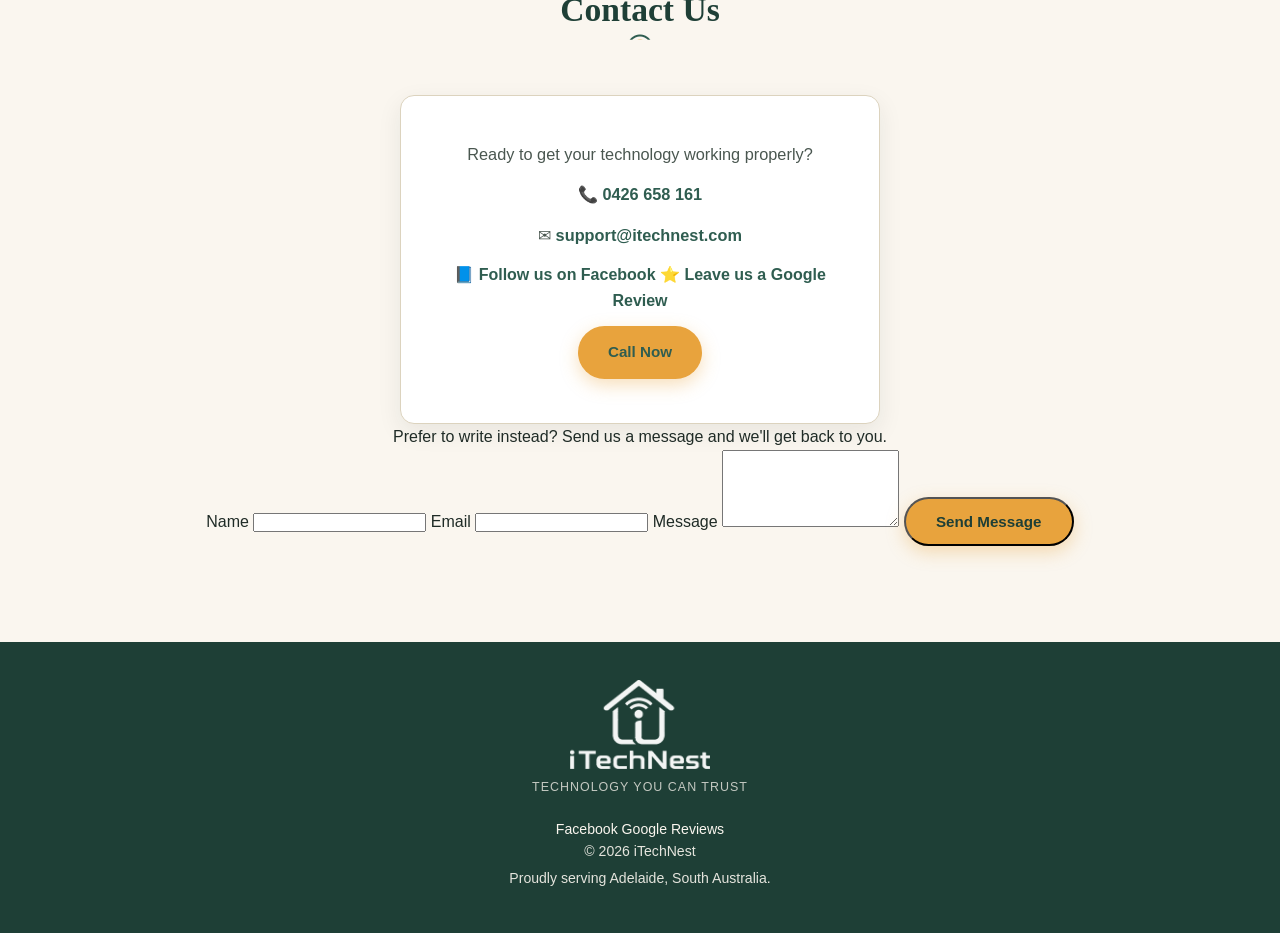
==== commit 3737f561: "Add files via upload" ====
--- a/index.html
+++ b/index.html
@@ -15,6 +15,16 @@
         content="Computer Repair Adelaide, Home IT Support Adelaide, Wi-Fi Help Adelaide, Virus Removal Adelaide, Apple Mac Support Adelaide, Custom PC Build Adelaide, iTechNest">
 
     <meta name="author" content="iTechNest">
+
+        <!-- Google tag (gtag.js) -->
+    <script async src="https://www.googletagmanager.com/gtag/js?id=G-P4V0JFTGTQ"></script>
+    <script>
+      window.dataLayer = window.dataLayer || [];
+      function gtag(){dataLayer.push(arguments);}
+      gtag('js', new Date());
+
+      gtag('config', 'G-P4V0JFTGTQ');
+    </script>
 
     <link rel="stylesheet" href="styles.css">
 
@@ -494,6 +504,8 @@
 
         </h2>
 
+        <div class="contact-grid">
+
         <div class="contact-box">
 
             <p>
@@ -530,8 +542,70 @@
 
         </div>
 
+        <div class="contact-form-box">
+
+            <p class="contact-form-intro">Prefer to write instead? Send us a message and we'll get back to you.</p>
+
+            <form id="contact-form" action="https://formspree.io/f/mgogpzbe" method="POST">
+
+                <label for="name">Name</label>
+                <input type="text" id="name" name="name" required>
+
+                <label for="email">Email</label>
+                <input type="email" id="email" name="email" required>
+
+                <label for="message">Message</label>
+                <textarea id="message" name="message" rows="5" required></textarea>
+
+                <button type="submit" class="btn-primary">Send Message</button>
+
+                <p id="form-status" class="form-status"></p>
+
+            </form>
+
+        </div>
+
+        </div>
+
     </section>
 
+    <script>
+        const contactForm = document.getElementById('contact-form');
+        if (contactForm) {
+            contactForm.addEventListener('submit', function (e) {
+                e.preventDefault();
+                const status = document.getElementById('form-status');
+                const submitBtn = contactForm.querySelector('button[type="submit"]');
+                const formData = new FormData(contactForm);
+
+                submitBtn.disabled = true;
+                submitBtn.textContent = 'Sending...';
+
+                fetch(contactForm.action, {
+                    method: 'POST',
+                    body: formData,
+                    headers: { 'Accept': 'application/json' }
+                }).then(response => {
+                    if (response.ok) {
+                        contactForm.reset();
+                        contactForm.style.display = 'none';
+                        status.textContent = "Thanks! Your message has been sent — we'll get back to you soon.";
+                        status.classList.add('form-status-success');
+                    } else {
+                        status.textContent = "Something went wrong. Please try again, or call/email us directly.";
+                        status.classList.add('form-status-error');
+                    }
+                }).catch(() => {
+                    status.textContent = "Something went wrong. Please try again, or call/email us directly.";
+                    status.classList.add('form-status-error');
+                }).finally(() => {
+                    submitBtn.disabled = false;
+                    submitBtn.textContent = 'Send Message';
+                });
+            });
+        }
+    </script>
+
     <!-- ========================= -->
     <!-- Footer -->
     <!-- ========================= -->
